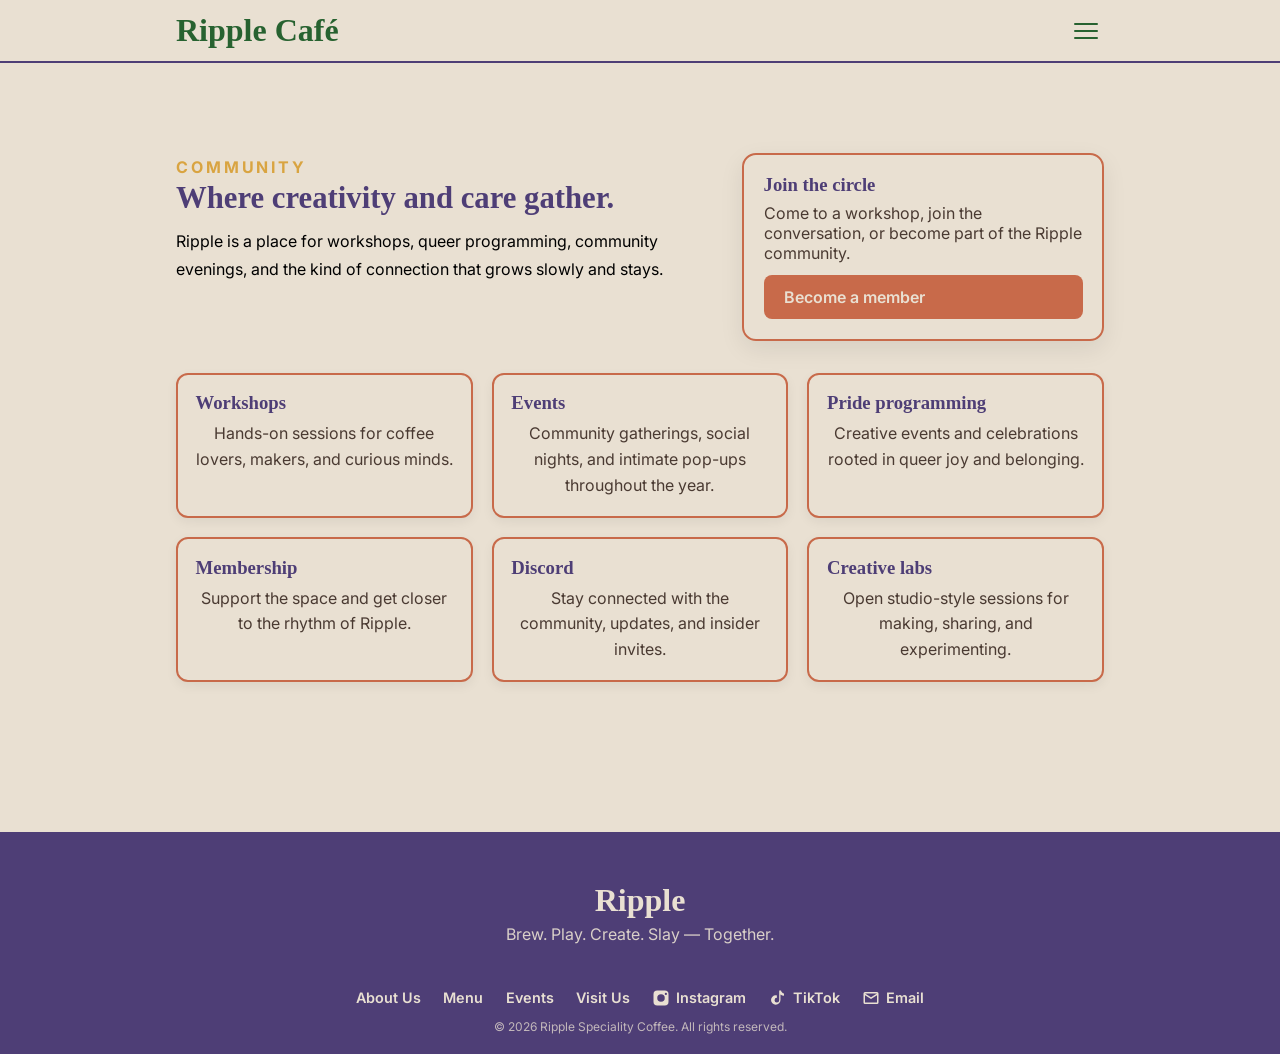
==== community.html @ 3c2c344a "sc" ====
<!DOCTYPE html>
<html lang="en">
<head>
  <meta charset="UTF-8">
  <meta name="viewport" content="width=device-width, initial-scale=1.0">
  <title>Ripple Café – Community</title>
  <link rel="stylesheet" href="styles.css">
  <link href="https://fonts.googleapis.com/css2?family=Inter:wght@300;400;500;600;700&family=Recoleta:wght@400;600;700&display=swap" rel="stylesheet">
</head>
<body>

<div id="navbar-container"></div>

      <section id="community" class="section community-section ripple-bg">
      <div class="container">
        <div class="section-hero">
          <div class="section-hero-copy">
            <p class="eyebrow">Community</p>
            <h2>Where creativity and care gather.</h2>
            <p>Ripple is a place for workshops, queer programming, community evenings, and the kind of connection that grows slowly and stays.</p>
          </div>

          <div class="section-hero-panel">
            <h3>Join the circle</h3>
            <p>Come to a workshop, join the conversation, or become part of the Ripple community.</p>
            <a href="#membership" class="cta-btn">Become a member</a>
          </div>
        </div>

        <div class="info-grid">
          <div class="info-card">
            <h3>Workshops</h3>
            <p>Hands-on sessions for coffee lovers, makers, and curious minds.</p>
          </div>

          <div class="info-card">
            <h3>Events</h3>
            <p>Community gatherings, social nights, and intimate pop-ups throughout the year.</p>
          </div>

          <div class="info-card">
            <h3>Pride programming</h3>
            <p>Creative events and celebrations rooted in queer joy and belonging.</p>
          </div>

          <div class="info-card">
            <h3>Membership</h3>
            <p>Support the space and get closer to the rhythm of Ripple.</p>
          </div>

          <div class="info-card">
            <h3>Discord</h3>
            <p>Stay connected with the community, updates, and insider invites.</p>
          </div>

          <div class="info-card">
            <h3>Creative labs</h3>
            <p>Open studio-style sessions for making, sharing, and experimenting.</p>
          </div>
        </div>
      </div>
    </section>

    <!-- Footer -->
    <footer class="footer">
<div class="footer-inner">

  <div class="footer-brand">
    <h3>Ripple</h3>
    <p>Brew. Play. Create. Slay — Together.</p>
  </div>

  <div class="footer-links-row">
    <a href="story.html">About Us</a>
    <a href="menu.html">Menu</a>
    <a href="community.html">Events</a>
    <a href="visit.html">Visit Us</a>
    <a href="https://instagram.com" target="_blank">
      <svg class="icon" viewBox="0 0 24 24">
        <path d="M7 2h10a5 5 0 0 1 5 5v10a5 5 0 0 1-5 5H7a5 5 0 0 1-5-5V7a5 5 0 0 1 5-5zm5 5a5 5 0 1 0 0 10 5 5 0 0 0 0-10zm6.5-2a1.5 1.5 0 1 0 0 3 1.5 1.5 0 0 0 0-3z"/>
      </svg>
      Instagram
    </a>
    <a href="https://tiktok.com" target="_blank">
      <svg class="icon" viewBox="0 0 24 24">
        <path d="M16 2c.6 2.2 2.1 3.8 4 4v3c-1.7-.1-3.3-.7-4.7-1.7v7.4a6.3 6.3 0 1 1-6.3-6.3c.5 0 1 .1 1.5.2v3.2a3.1 3.1 0 1 0 3.1 3.1V2h2.4z"/>
      </svg>
      TikTok
    </a>
    <a id="smartEmailLink" href="mailto:admin@mortice.uk">
      <svg class="icon" viewBox="0 0 24 24">
        <path d="M2 6a2 2 0 0 1 2-2h16a2 2 0 0 1 2 2v12a2 2 0 0 1-2 2H4a2 2 0 0 1-2-2V6zm2 0l8 5 8-5H4zm16 2.2l-8 5-8-5V18h16V8.2z"/>
      </svg>
      Email
    </a>
  </div>

</div>

    <div class="footer-bottom">
      <p>&copy; 2026 Ripple Speciality Coffee. All rights reserved.</p>
    </div>
  </footer>

  <script>
  const emailLink = document.getElementById('smartEmailLink');
  const email = "admin@mortice.uk";

  // Detect browser + platform
  const ua = navigator.userAgent.toLowerCase();
  const isChrome = ua.includes("chrome") && !ua.includes("edg");
  const isSafari = ua.includes("safari") && !ua.includes("chrome");
  const isFirefox = ua.includes("firefox");
  const isIOS = /iphone|ipad|ipod/.test(ua);
  const isAndroid = ua.includes("android");

  // Detect common webmail usage
  const isGmailUser = localStorage.getItem("gmailUser") === "true";
  const isOutlookUser = localStorage.getItem("outlookUser") === "true";
  const isYahooUser = localStorage.getItem("yahooUser") === "true";
  const isProtonUser = localStorage.getItem("protonUser") === "true";

  // If user visits Gmail, Outlook, Yahoo, ProtonMail, remember it
  const host = window.location.host;
  if (host.includes("mail.google.com")) localStorage.setItem("gmailUser", "true");
  if (host.includes("outlook.com")) localStorage.setItem("outlookUser", "true");
  if (host.includes("mail.yahoo.com")) localStorage.setItem("yahooUser", "true");
  if (host.includes("proton.me")) localStorage.setItem("protonUser", "true");

  // Routing logic
  function setSmartEmailLink() {
    // Gmail users
    if (isGmailUser || (isChrome && navigator.registerProtocolHandler)) {
      emailLink.href = `https://mail.google.com/mail/?view=cm&fs=1&to=${email}`;
      emailLink.target = "_blank";
      return;
    }

    // Outlook.com users
    if (isOutlookUser) {
      emailLink.href = `https://outlook.com/?path=/mail/action/compose&to=${email}`;
      emailLink.target = "_blank";
      return;
    }

    // Yahoo Mail users
    if (isYahooUser) {
      emailLink.href = `https://compose.mail.yahoo.com/?to=${email}`;
      emailLink.target = "_blank";
      return;
    }

    // ProtonMail users
    if (isProtonUser) {
      emailLink.href = `https://mail.proton.me/u/0/composer?to=${email}`;
      emailLink.target = "_blank";
      return;
    }

    // iOS users → Apple Mail
    if (isIOS) {
      emailLink.href = `mailto:${email}`;
      return;
    }

    // Android users → Gmail app or mail app
    if (isAndroid) {
      emailLink.href = `mailto:${email}`;
      return;
    }

    // Desktop Safari → Apple Mail
    if (isSafari) {
      emailLink.href = `mailto:${email}`;
      return;
    }

    // Firefox → mail app
    if (isFirefox) {
      emailLink.href = `mailto:${email}`;
      return;
    }

    // Default fallback
    emailLink.href = `mailto:${email}`;
  }

  setSmartEmailLink();
</script>

<script src="load-navbar.js"></script>

</body>
</html>
---- styles.css ----
﻿/* ===== RESET ===== */
* {
  margin: 0;
  padding: 0;
  box-sizing: border-box;
}

/* ===== BASE ===== */
body {
  font-family: "Inter", sans-serif;
  background: #E9E0D2;
}

h1, h2, h3 {
  font-family: "Recoleta", serif;
}

.container {
  max-width: 960px;
  margin: 0 auto;
  padding: 0 16px;
}

/* ===== NAV BAR STRUCTURE ===== */

.navbar {
  position: sticky;
  top: 0;
  width: 100%;
  background: #E9E0D2;
  padding: 12px 0;
  border-bottom: 2px solid #4e3e76;
  z-index: 9999;
}

.nav-inner {
  width: 100%;
  max-width: 960px;
  margin: 0 auto;
  padding: 0 16px;
  display: flex;
  justify-content: space-between;
  align-items: center;
  position: relative;
}

.logo {
  font-family: "Recoleta", serif;
  font-size: 2rem;
  font-weight: 700;
  color: #276230;
  text-decoration: none;
}

.logo:hover {
  color: #D9A441;
  text-shadow: 0 0 8px rgba(217,164,65,0.7);
}

/* ===== Unified Hamburger ===== */

.nav-toggle {
  display: flex;
  flex-direction: column;
  gap: 5px;
  background: none;
  border: none;
  cursor: pointer;
  z-index: 10000;
  padding: 6px;
}

.nav-toggle span {
  width: 24px;
  height: 2px;
  background: #276230;
  border-radius: 2px;
  transition: all 0.45s cubic-bezier(0.23, 1, 0.32, 1);
  transform-origin: center;
}

/* Glow */
.nav-toggle:hover span {
  background: #D9A441;
  box-shadow: 0 0 6px rgba(217, 164, 65, 0.6);
}

/* Wiggle */
.nav-toggle:hover span:nth-child(2) {
  transform: translateX(3px);
}

/* Bounce */
.nav-toggle:active span {
  transform: scale(1.1);
}

/* Ripple Pulse */
.nav-toggle.open {
  animation: ripplePulse 0.45s ease-out;
}

@keyframes ripplePulse {
  0% { transform: scale(1); }
  50% { transform: scale(1.15); }
  100% { transform: scale(1); }
}

/* Morph into X */
.nav-toggle.open span:nth-child(1) {
  transform: translateY(7px) rotate(45deg);
  background: #C86A4A;
}

.nav-toggle.open span:nth-child(2) {
  opacity: 0;
  transform: scaleX(0);
}

.nav-toggle.open span:nth-child(3) {
  transform: translateY(-7px) rotate(-45deg);
  background: #C86A4A;
}

/* ===== Dropdown / Mobile Menu ===== */

.nav-menu {
  display: flex;
  flex-direction: column;
  gap: 0.8rem;
  background: #E9E0D2;
  border: 1px solid rgba(78, 62, 118, 0.16);
  border-radius: 12px;
  padding: 1rem 1.2rem;
  position: absolute;
  right: 16px;
  top: calc(100% + 0.5rem);
  box-shadow: 0 6px 18px rgba(0,0,0,0.08);

  /* Slide + Fade + Pop */
  max-height: 0;
  overflow: hidden;
  opacity: 0;
  transform: translateY(-8px) scale(0.98);
  transition:
    max-height 0.45s ease,
    opacity 0.35s ease,
    transform 0.45s cubic-bezier(0.23, 1, 0.32, 1);
}

.nav-menu.open {
  max-height: 500px;
  opacity: 1;
  transform: translateY(0) scale(1);
}

/* Link styling */
.nav-menu a {
  color: #276230; /* Leaf green */
  text-decoration: none;
  font-weight: 500;
  padding: 0.3rem 0;
  transition: color 0.3s ease, transform 0.25s ease;
}

/* Gold hover + wave ripple */
.nav-menu a:hover {
  color: #D9A441; /* Toasted gold */
  animation: waveRipple 0.45s ease-out;
}

/* Wave ripple animation */
@keyframes waveRipple {
  0% {
    transform: translateX(0);
    text-shadow: 0 0 0 rgba(217, 164, 65, 0);
  }
  50% {
    transform: translateX(4px);
    text-shadow: 0 0 6px rgba(217, 164, 65, 0.5);
  }
  100% {
    transform: translateX(0);
    text-shadow: 0 0 0 rgba(217, 164, 65, 0);
  }
}

/* ===== HERO ===== */
.hero {
  background: linear-gradient(135deg, #4e3e76, #C86A4A); /* Plum â†’ Terracotta */
  color: #E9E0D2;
  padding: 88px 0 96px;
  position: relative;
}

.hero-inner {
  display: grid;
  grid-template-columns: 1.05fr 0.95fr;
  gap: 2rem;
  align-items: start;
}

.hero-copy {
  text-align: left;
  max-width: 520px;
}

.hero-copy h1 {
  font-size: clamp(2rem, 3.5vw, 2.8rem);
  line-height: 1.1;
  margin-bottom: 0.75rem;
}

.hero-copy > p:last-of-type {
  font-size: 1rem;
  line-height: 1.7;
  color: #E9E0D2;
  max-width: 460px;
}

.eyebrow {
  display: inline-block;
  margin-bottom: 0.75rem;
  text-transform: uppercase;
  letter-spacing: 0.18em;
  font-size: 0.8rem;
  font-weight: 700;
  color: #D9A441;
}

.hero-actions {
  display: flex;
  flex-wrap: wrap;
  gap: 0.9rem;
  margin-top: 1.3rem;
}

.text-link {
  color: #E9E0D2;
  text-decoration: underline;
  text-underline-offset: 0.2em;
  font-weight: 600;
  align-self: center;
}

.hero-panels {
  display: grid;
  gap: 0.8rem;
}

.hero-panel {
  background: rgba(255, 249, 242, 0.14);
  border: 1px solid rgba(233, 224, 210, 0.28);
  border-radius: 12px;
  padding: 1rem 1.05rem;
}

.hero-panel h3 {
  margin-bottom: 0.3rem;
  color: #E9E0D2;
  font-size: 1rem;
}

.hero-panel p {
  margin: 0;
  text-align: left;
  color: #E9E0D2;
  line-height: 1.55;
  font-size: 0.95rem;
}

.hero-cta {
  background: rgba(255, 249, 242, 0.18);
  border: 1px solid rgba(233, 224, 210, 0.3);
  border-radius: 12px;
  padding: 1rem 1.05rem;
  display: flex;
  justify-content: space-between;
  align-items: center;
  gap: 1rem;
}

.hero-cta p {
  margin: 0;
  color: #E9E0D2;
  font-weight: 600;
}

/* Ripple curve */
.hero::after {
  content: "";
  position: absolute;
  bottom: -40px;
  left: 0;
  width: 100%;
  height: 80px;
  background: #E9E0D2;
  clip-path: ellipse(70% 40% at 50% 0%);
}

.hero h1 {
  font-family: "Recoleta", serif;
  font-size: 2.8rem;
  margin-bottom: 0.5rem;
}

.hero p {
  font-size: 1.2rem;
}

/* ===== SECTIONS ===== */
.section {
  padding: 60px 0;
}

.story-section {
  background: #E9E0D2; /* Soft Cream */
  padding: 80px 0;
}

.story-section p {
  margin-bottom: 1.2rem;
  font-size: 1.05rem;
  color: #4A3A32; /* Deep Espresso */
}

.about-block {
  max-width: 720px;
  margin: 1.4rem auto 0;
}

.about-intro {
  font-size: 1.2rem;
  font-weight: 600;
  margin-bottom: 1rem;
  color: #4e3e76;
}

.about-values {
  margin: 1.4rem 0;
  background: rgba(255, 249, 242, 0.7);
  border: 1px solid rgba(78, 62, 118, 0.2);
  border-radius: 12px;
  padding: 1rem 1.2rem;
  text-align: center;
}

.about-values h3 {
  font-family: "Recoleta", serif;
  color: #4e3e76;
  margin-bottom: 0.7rem;
}

.about-values ul {
  list-style: none;
  display: flex;
  flex-wrap: wrap;
  justify-content: center;
  gap: 0.6rem 1rem;
  padding: 0;
  margin: 0;
}

.about-values li {
  color: #4A3A32;
  font-weight: 600;
}

.about-ethos {
  font-style: italic;
  font-weight: 700;
  color: #C86A4A;
  margin-top: 1rem;
  text-align: center;
  font-size: 1.02rem;
}

.section h2 {
  font-family: "Recoleta", serif;
  font-size: 2rem;
  text-align: center;
  margin-bottom: 1rem;
  color: #4e3e76; /* Plum accent */
}

.section p {
  max-width: 640px;
  margin: 0 auto;
  text-align: center;
}

/* ===== BUTTONS ===== */
button,
.cta-btn {
  background: #C86A4A; /* Terracotta */
  color: #E9E0D2;
  padding: 12px 20px;
  border-radius: 8px;
  border: none;
  font-weight: 600;
  text-decoration: none;
  display: inline-block;
  transition: all 0.3s ease;
}

button:hover,
.cta-btn:hover {
  border: 2px solid #D9A441; /* Gold hover */
  transform: translateY(-3px);
}

/* ===== MOBILE ===== */
@media (max-width: 768px) {
  .menu-toggle {
    display: flex;
  }

  .nav-links {
    display: none;
    position: absolute;
    right: 16px;
    top: 56px;
    background: #E9E0D2;
    flex-direction: column;
    align-items: flex-start;
    gap: 0.8rem;
    padding: 12px;
    border-radius: 8px;
    border: 2px solid #4e3e76;
  }

  .nav-links.active {
    display: flex;
  }

  .nav-dropdown {
    width: 100%;
  }

  .nav-dropdown-menu {
    position: static;
    display: none;
    margin-top: 0.4rem;
    background: rgba(255, 249, 242, 0.8);
    border: 1px solid rgba(78, 62, 118, 0.14);
    box-shadow: none;
  }

  .nav-dropdown.open .nav-dropdown-menu {
    display: flex;
  }

  .hero-inner {
    grid-template-columns: 1fr;
  }

  .hero-copy {
    text-align: center;
    margin: 0 auto;
  }

  .hero-copy > p:last-of-type {
    margin-left: auto;
    margin-right: auto;
  }

  .hero-actions {
    justify-content: center;
  }

  .hero-panel p {
    text-align: left;
  }

  .hero-cta {
    flex-direction: column;
    align-items: flex-start;
  }

  .section-hero,
  .section-hero-alt {
    grid-template-columns: 1fr;
  }

  .section-hero-copy h2 {
    text-align: center;
  }

  .section-hero-copy p {
    text-align: center;
    margin-left: auto;
    margin-right: auto;
  }

  .visit-details {
    grid-template-columns: 1fr;
  }
}

.menu-section {
  background: #E9E0D2; /* Soft Cream */
  padding: 80px 0;
}

.menu-grid {
  display: grid;
  grid-template-columns: repeat(auto-fit, minmax(240px, 1fr));
  gap: 2rem;
  margin-top: 2rem;
  justify-items: center;
}

.menu-grid .menu-item:last-child,
.menu-grid .menu-item:nth-last-child(2) {
  width: min(100%, 320px);
}

.menu-item {
  background: #E9E0D2;
  border: 2px solid #C86A4A; /* Terracotta */
  border-radius: 12px;
  padding: 1.5rem;
  text-align: center;
  transition: transform 0.3s ease, border-color 0.3s ease;
}

.menu-item:hover {
  transform: translateY(-6px);
  border-color: #D9A441; /* Toasted Gold hover */
}

.menu-item h3 {
  font-family: "Recoleta", serif;
  color: #4A3A32;
  margin-bottom: 0.5rem;
}

.menu-item p {
  color: #4A3A32;
  margin-bottom: 0;
  line-height: 1.6;
}

.community-section,
.membership-section,
.visit-section {
  background: #E9E0D2;
  padding: 90px 0;
}

.section-hero {
  display: grid;
  grid-template-columns: 1.2fr 0.8fr;
  gap: 1.5rem;
  align-items: stretch;
  margin-bottom: 2rem;
}

.section-hero-copy {
  background: transparent;
  border-radius: 0;
  padding: 0 0 0.4rem;
  border: none;
}

.section-hero-copy h2 {
  text-align: left;
  margin-bottom: 0.7rem;
  font-size: clamp(1.7rem, 2.4vw, 2.3rem);
}

.section-hero-copy p {
  text-align: left;
  max-width: 620px;
  margin: 0;
  font-size: 1rem;
  line-height: 1.75;
}

.section-hero-panel {
  background: linear-gradient(135deg, #E9E0D2 0%, #E9E0D2 100%);
  border: 2px solid #C86A4A;
  border-radius: 14px;
  padding: 1.2rem;
  box-shadow: 0 8px 24px rgba(0,0,0,0.08);
  display: flex;
  flex-direction: column;
  justify-content: center;
}

.section-hero-panel h3 {
  color: #4e3e76;
  margin-bottom: 0.4rem;
}

.section-hero-panel p {
  color: #4A3A32;
  margin-bottom: 0.8rem;
  text-align: left;
}

.section-hero-alt {
  grid-template-columns: 1fr 1fr;
}

.info-grid {
  display: grid;
  grid-template-columns: repeat(auto-fit, minmax(220px, 1fr));
  gap: 1.2rem;
  margin-top: 1rem;
}

.info-card {
  background: #E9E0D2;
  border: 2px solid #C86A4A;
  border-radius: 12px;
  padding: 1.1rem;
  box-shadow: 0 4px 12px rgba(0,0,0,0.06);
  transition: transform 0.3s ease, border-color 0.3s ease;
  position: relative;
  overflow: hidden;
}

.info-card:hover {
  transform: translateY(-6px);
  border-color: #D9A441;
}

.info-card h3 {
  font-family: "Recoleta", serif;
  color: #4e3e76;
  margin-bottom: 0.45rem;
}

.info-card p {
  color: #4A3A32;
  line-height: 1.6;
  margin: 0;
}

.tier-grid {
  display: grid;
  grid-template-columns: repeat(auto-fit, minmax(220px, 1fr));
  gap: 1.2rem;
  margin-top: 1rem;
}

.tier-card {
  background: linear-gradient(135deg, #E9E0D2 0%, #E9E0D2 100%);
  border: 2px solid #C86A4A;
  border-radius: 12px;
  padding: 1.2rem;
  box-shadow: 0 4px 12px rgba(0,0,0,0.06);
  transition: transform 0.3s ease, border-color 0.3s ease;
}

.tier-card:hover {
  transform: translateY(-6px);
  border-color: #D9A441;
}

.tier-card h3 {
  font-family: "Recoleta", serif;
  color: #4e3e76;
  margin-bottom: 0.45rem;
}

.tier-card p {
  color: #4A3A32;
  line-height: 1.6;
  margin: 0;
}

.membership-faq {
  max-width: 720px;
  margin: 1.8rem auto 0;
  text-align: center;
}

.membership-faq h3 {
  font-family: "Recoleta", serif;
  color: #4e3e76;
  margin-bottom: 0.5rem;
}

.membership-faq p {
  color: #4A3A32;
  line-height: 1.7;
}

.visit-details {
  display: grid;
  grid-template-columns: 1.1fr 0.9fr;
  gap: 1.5rem;
  margin-top: 1rem;
  align-items: stretch;
}

.visit-info {
  background: linear-gradient(135deg, #E9E0D2 0%, #E9E0D2 100%);
  border: 2px solid #C86A4A;
  border-radius: 12px;
  padding: 1.2rem;
  box-shadow: 0 4px 12px rgba(0,0,0,0.06);
  transition: transform 0.3s ease, border-color 0.3s ease;
}

.visit-info:hover {
  transform: translateY(-6px);
  border-color: #D9A441;
}

.visit-info h3 {
  font-family: "Recoleta", serif;
  color: #4e3e76;
  margin-bottom: 0.6rem;
  text-align: center;
}

.visit-info p {
  color: #4A3A32;
  line-height: 1.7;
  margin-bottom: 0.9rem;
}

.visit-info a {
  color: #C86A4A;
  text-decoration: none;
  font-weight: 600;
}

.visit-map iframe {
  width: 100%;
  min-height: 320px;
  border-radius: 12px;
  border: 0;
  box-shadow: 0 8px 24px rgba(0,0,0,0.12);
}

.gallery-section {
  background: #E9E0D2; /* Soft Cream */
  padding: 80px 0;
}

.gallery-grid {
  display: grid;
  grid-template-columns: repeat(auto-fit, minmax(240px, 1fr));
  gap: 2rem;
  margin-top: 2rem;
}

.gallery-item {
  border-radius: 12px;
  overflow: hidden;
  background: #4e3e76; /* Plum */
  box-shadow: 0 6px 18px rgba(0,0,0,0.15);
  transition: transform 0.3s ease;
}

.gallery-item:hover {
  transform: translateY(-6px);
}

.gallery-item img {
  width: 100%;
  height: 220px;
  object-fit: cover;
  display: block;
}

.gallery-item p {
  color: #E9E0D2; /* Soft Cream */
  text-align: center;
  padding: 0.75rem;
  font-weight: 600;
  font-size: 1rem;
}

.events-section {
  background: #E9E0D2; /* Soft Cream */
  padding: 80px 0;
}

.events-grid {
  display: grid;
  grid-template-columns: repeat(auto-fit, minmax(240px, 1fr));
  gap: 2rem;
  margin-top: 2rem;
}

.event-card {
  background: #E9E0D2;
  border-left: 6px solid #4e3e76; /* Plum accent */
  padding: 1.5rem;
  border-radius: 12px;
  box-shadow: 0 6px 18px rgba(0,0,0,0.12);
  transition: transform 0.3s ease, border-color 0.3s ease;
}

.event-card:hover {
  transform: translateY(-6px);
  border-color: #D9A441; /* Gold hover */
}

.event-card h3 {
  font-family: "Recoleta", serif;
  color: #4A3A32;
  margin-bottom: 0.5rem;
}

.event-card p {
  color: #4A3A32;
  line-height: 1.6;
}

.events-cta {
  text-align: center;
  margin-top: 2.5rem;
}

.faq-section {
  background: #E9E0D2; /* Soft Cream */
  padding: 80px 0;
}

.faq-container {
  max-width: 700px;
  margin: 2rem auto;
}

.faq-item {
  border: 2px solid #4e3e76; /* Plum */
  border-radius: 10px;
  margin-bottom: 1rem;
  overflow: hidden;
  background: #E9E0D2;
}

.faq-question {
  width: 100%;
  background: none;
  border: none;
  padding: 1.2rem;
  font-size: 1.1rem;
  font-weight: 600;
  color: #4A3A32; /* Espresso */
  display: flex;
  justify-content: space-between;
  align-items: center;
  cursor: pointer;
  transition: color 0.3s ease;
}

.faq-question:hover {
  color: #D9A441; /* Gold hover */
}

.faq-icon {
  font-size: 1.4rem;
  font-weight: 700;
}

.faq-answer {
  max-height: 0;
  overflow: hidden;
  background: #E9E0D2;
  transition: max-height 0.3s ease;
  padding: 0 1.2rem;
}

.faq-answer p {
  padding: 1rem 0;
  color: #4A3A32;
}

.faq-item.active .faq-answer {
  max-height: 200px;
}

.faq-item.active .faq-icon {
  transform: rotate(45deg);
}

.location-section {
  background: #E9E0D2; /* Soft Cream */
  padding: 80px 0;
}

.location-grid {
  display: grid;
  grid-template-columns: 1fr 1fr;
  gap: 2.5rem;
  margin-top: 2rem;
}

.location-info {
  background: #E9E0D2;
  border-left: 6px solid #4e3e76; /* Plum */
  padding: 1.5rem;
  border-radius: 12px;
  box-shadow: 0 6px 18px rgba(0,0,0,0.12);
}

.location-info h3 {
  font-family: "Recoleta", serif;
  color: #4A3A32;
  margin-bottom: 0.75rem;
}

.location-info p {
  color: #4A3A32;
  margin-bottom: 1rem;
  line-height: 1.6;
}

.location-info a {
  color: #C86A4A; /* Terracotta */
  text-decoration: none;
  font-weight: 600;
  transition: color 0.3s ease;
}

.location-info a:hover {
  color: #D9A441; /* Gold hover */
}

.location-map iframe {
  border-radius: 12px;
  box-shadow: 0 6px 18px rgba(0,0,0,0.12);
}

@media (max-width: 768px) {
  .location-grid {
    grid-template-columns: 1fr;
  }
}

/* ===========================
   MEMBERSHIP CTA
   =========================== */

.membership-cta {
  width: 100%;
  background: #E9E0D2; /* Soft Cream */
  padding: 1px 0;
  text-align: center;
  margin-top: 20px;
}

.membership-cta h2 {
  font-family: "Recoleta", serif;
  font-size: 2rem;
  color: #276230; /* Dark Green */
  margin-bottom: 1rem;
}

.membership-cta p {
  font-size: 1.1rem;
  color: #4e3e76; 
  max-width: 650px;
  margin: 0 auto 1.5rem;
  line-height: 1.1;
}

.membership-cta .cta-btn {
  display: inline-block;
  background: #C86A4A; /* Terracotta */
  color: #E9E0D2;
  padding: 14px 32px;
  border-radius: 10px;
  font-weight: 600;
  text-decoration: none;
  letter-spacing: 0.3px;
  transition: background 0.3s ease, transform 0.3s ease, box-shadow 0.3s ease;
}

.membership-cta .cta-btn:hover {
  background: #D9A441; /* Gold */
  transform: translateY(-3px);
  box-shadow: 0 6px 18px rgba(0,0,0,0.12);
}

/* ===========================
   FOOTER BASE
   =========================== */

.footer {
  background: #4e3e76; /* Plum */
  color: #E9E0D2;      /* Soft Cream */
  padding: 50px 0 20px;
  margin-top: 60px;
  text-align: center;
}

.footer-inner {
  display: flex;
  flex-direction: column;
  align-items: center;
  gap: 2rem;
}

.footer-inner > div {
  margin-bottom: 0.8rem;
}

/* ===========================
   BRAND
   =========================== */

.footer-brand h3 {
  font-family: "Recoleta", serif;
  font-size: 2rem;
  margin-bottom: 0.3rem;
  text-align: center;
}

.footer-brand p {
  font-size: 1rem;
  opacity: 0.9;
}

/* ===========================
   LINKS ROW
   =========================== */

.footer-links-row {
  display: flex;
  flex-wrap: wrap;
  justify-content: center;
  gap: 1.4rem;
}

.footer-links-row a {
  color: #E9E0D2;
  text-decoration: none;
  font-size: 0.9rem;
  font-weight: 600;
  display: flex;
  align-items: center;
  gap: 6px;
  transition: all 0.3s ease;
}

/* ===========================
   ICONS
   =========================== */

.icon {
  width: 18px;
  height: 18px;
  fill: #E9E0D2;
  transition: transform 0.4s ease, filter 0.4s ease;
}

/* ===========================
   HOVER EFFECTS
   =========================== */

.footer-links-row a:hover {
  color: #D9A441; /* Gold */
  text-shadow: 0 0 8px rgba(217,164,65,0.7);
  transform: translateY(-2px);
  position: relative;
}

.footer-links-row a:hover .icon {
  transform: translateY(-2px) scale(1.15);
  filter: drop-shadow(0 0 6px rgba(217,164,65,0.8));
}

.footer-links-row a:hover::after {
  content: "";
  position: absolute;
  left: 0;
  bottom: -4px;
  width: 100%;
  height: 3px;
  background: radial-gradient(circle, rgba(217,164,65,0.6) 0%, transparent 70%);
  animation: rippleWave 0.6s ease-out;
}

@keyframes rippleWave {
  0% { transform: scaleX(0.2); opacity: 0.8; }
  100% { transform: scaleX(1); opacity: 0; }
}

/* ===========================
   BOTTOM TEXT
   =========================== */

.footer-bottom p {
  font-size: 0.75rem;
  opacity: 0.75;
  text-align: center;
}

/* ===========================
   MOBILE
   =========================== */

@media (max-width: 768px) {
  .footer-inner {
    flex-direction: column;
    text-align: center;
    gap: 2rem;
  }

  .footer-links-row {
    flex-wrap: wrap;
    gap: 1rem 1.4rem;
  }

  @media (max-width: 768px) {
  .footer {
    padding: 40px 0 20px;
  }
}
}
/* ===========================
   CONTACT PAGE
   =========================== */
.contact-section {
  background: #E9E0D2;
  padding: 80px 0;
}

.contact-form {
  max-width: 600px;
  margin: 2rem auto;
  background: #E9E0D2;
  padding: 2rem;
  border-radius: 12px;
  border: 2px solid #C86A4A;
  box-shadow: 0 6px 18px rgba(0,0,0,0.12);
  transition: transform 0.3s ease, border-color 0.3s ease;
}

.contact-form:hover {
  transform: translateY(-6px);
  border-color: #D9A441;
}

.form-group {
  margin-bottom: 1.2rem;
}

.form-group label {
  font-weight: 600;
  color: #4A3A32;
}

.form-group input,
.form-group textarea {
  width: 100%;
  padding: 0.8rem;
  border: 2px solid #4e3e76; /* Plum */
  border-radius: 8px;
  background: #E9E0D2;
  color: #4A3A32;
  transition: border-color 0.3s ease;
}

.form-group input:focus,
.form-group textarea:focus {
  border-color: #D9A441; /* Gold */
}
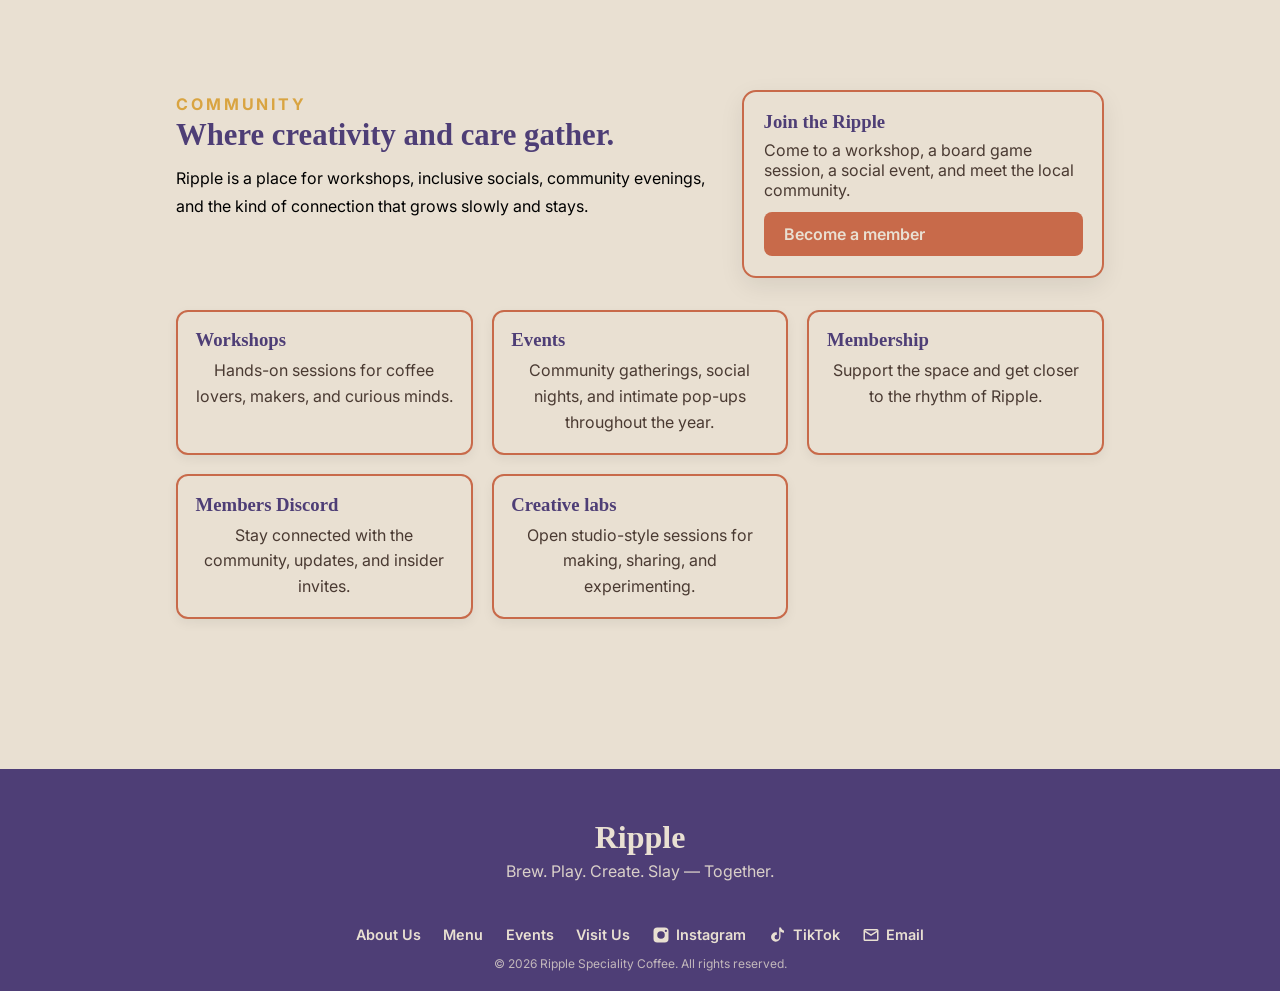
==== commit 5e186850: "navbar" ====
--- a/community.html
+++ b/community.html
@@ -17,12 +17,12 @@
           <div class="section-hero-copy">
             <p class="eyebrow">Community</p>
             <h2>Where creativity and care gather.</h2>
-            <p>Ripple is a place for workshops, queer programming, community evenings, and the kind of connection that grows slowly and stays.</p>
+            <p>Ripple is a place for workshops, inclusive socials, community evenings, and the kind of connection that grows slowly and stays.</p>
           </div>
 
           <div class="section-hero-panel">
-            <h3>Join the circle</h3>
-            <p>Come to a workshop, join the conversation, or become part of the Ripple community.</p>
+            <h3>Join the Ripple</h3>
+            <p>Come to a workshop, a board game session, a social event, and meet the local community.</p>
             <a href="#membership" class="cta-btn">Become a member</a>
           </div>
         </div>
@@ -39,17 +39,12 @@
           </div>
 
           <div class="info-card">
-            <h3>Pride programming</h3>
-            <p>Creative events and celebrations rooted in queer joy and belonging.</p>
-          </div>
-
-          <div class="info-card">
             <h3>Membership</h3>
             <p>Support the space and get closer to the rhythm of Ripple.</p>
           </div>
 
           <div class="info-card">
-            <h3>Discord</h3>
+            <h3>Members Discord</h3>
             <p>Stay connected with the community, updates, and insider invites.</p>
           </div>
 
@@ -71,9 +66,9 @@
   </div>
 
   <div class="footer-links-row">
-    <a href="story.html">About Us</a>
+    <a href="index.html#story">About Us</a>
     <a href="menu.html">Menu</a>
-    <a href="community.html">Events</a>
+    <a href="index.html#events">Events</a>
     <a href="visit.html">Visit Us</a>
     <a href="https://instagram.com" target="_blank">
       <svg class="icon" viewBox="0 0 24 24">
--- a/styles.css
+++ b/styles.css
@@ -24,13 +24,29 @@
 /* ===== NAV BAR STRUCTURE ===== */
 
 .navbar {
-  position: sticky;
+  position: fixed;
   top: 0;
+  left: 0;
   width: 100%;
-  background: #E9E0D2;
   padding: 12px 0;
+  backdrop-filter: blur(10px);
+  background: #E9E0D2;
   border-bottom: 2px solid #4e3e76;
-  z-index: 9999;
+  z-index: 999;
+  opacity: 0;
+  transform: translateY(-10px);
+  transition: opacity 0.4s ease, transform 0.4s ease, background 0.3s ease;
+}
+
+/* Fade-in on load */
+.navbar.visible {
+  opacity: 1;
+  transform: translateY(0);
+}
+
+/* More translucent when scrolling */
+.navbar.scrolled {
+  background: #74b77e;
 }
 
 .nav-inner {
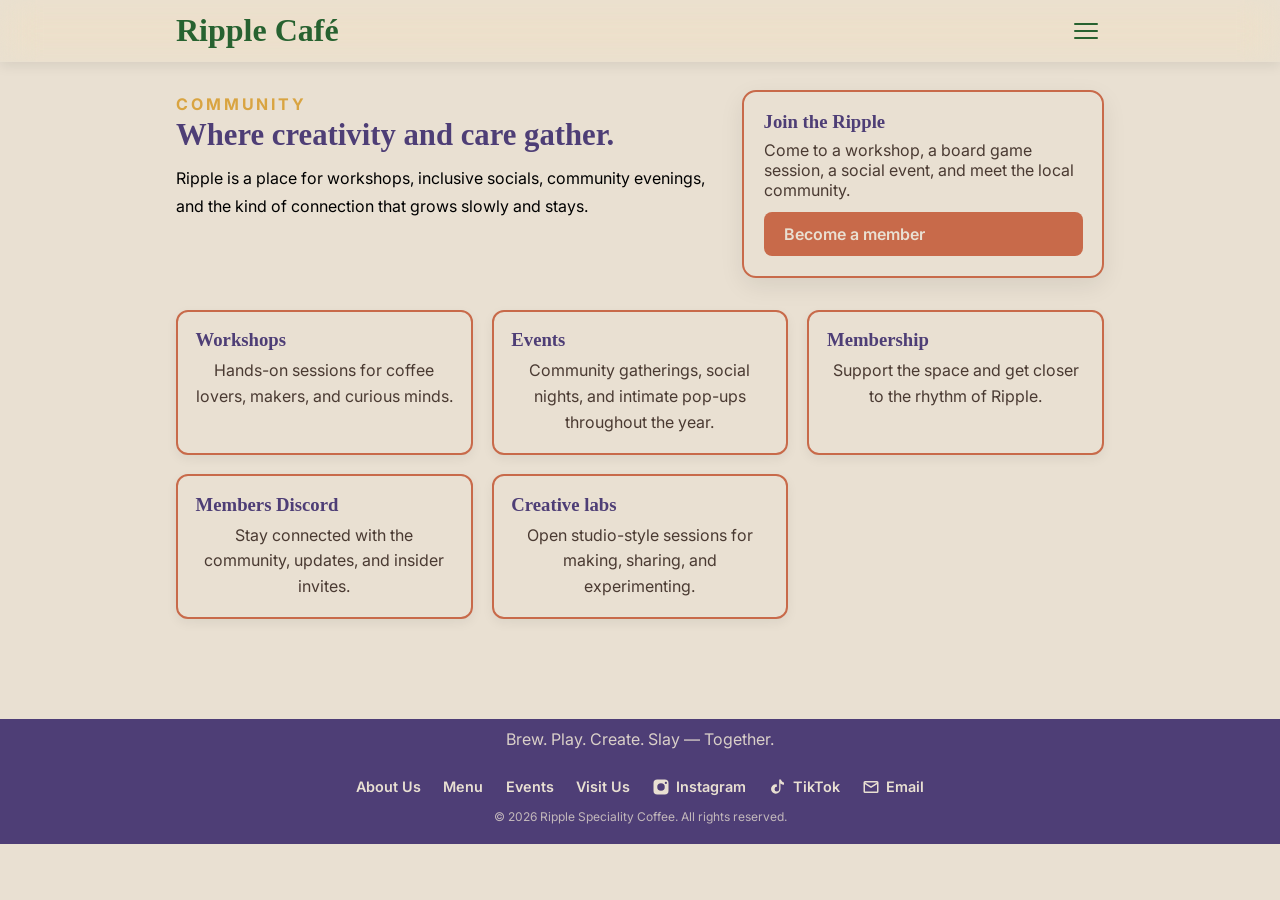
==== commit 4766ebb9: "m" ====
--- a/community.html
+++ b/community.html
@@ -56,131 +56,19 @@
       </div>
     </section>
 
-    <!-- Footer -->
-    <footer class="footer">
-<div class="footer-inner">
+<div id="footer-placeholder"></div>
 
-  <div class="footer-brand">
-    <h3>Ripple</h3>
-    <p>Brew. Play. Create. Slay — Together.</p>
-  </div>
+<script>
+  fetch("footer.html")
+    .then(response => response.text())
+    .then(data => {
+      document.getElementById("footer-placeholder").innerHTML = data;
 
-  <div class="footer-links-row">
-    <a href="index.html#story">About Us</a>
-    <a href="menu.html">Menu</a>
-    <a href="index.html#events">Events</a>
-    <a href="visit.html">Visit Us</a>
-    <a href="https://instagram.com" target="_blank">
-      <svg class="icon" viewBox="0 0 24 24">
-        <path d="M7 2h10a5 5 0 0 1 5 5v10a5 5 0 0 1-5 5H7a5 5 0 0 1-5-5V7a5 5 0 0 1 5-5zm5 5a5 5 0 1 0 0 10 5 5 0 0 0 0-10zm6.5-2a1.5 1.5 0 1 0 0 3 1.5 1.5 0 0 0 0-3z"/>
-      </svg>
-      Instagram
-    </a>
-    <a href="https://tiktok.com" target="_blank">
-      <svg class="icon" viewBox="0 0 24 24">
-        <path d="M16 2c.6 2.2 2.1 3.8 4 4v3c-1.7-.1-3.3-.7-4.7-1.7v7.4a6.3 6.3 0 1 1-6.3-6.3c.5 0 1 .1 1.5.2v3.2a3.1 3.1 0 1 0 3.1 3.1V2h2.4z"/>
-      </svg>
-      TikTok
-    </a>
-    <a id="smartEmailLink" href="mailto:admin@mortice.uk">
-      <svg class="icon" viewBox="0 0 24 24">
-        <path d="M2 6a2 2 0 0 1 2-2h16a2 2 0 0 1 2 2v12a2 2 0 0 1-2 2H4a2 2 0 0 1-2-2V6zm2 0l8 5 8-5H4zm16 2.2l-8 5-8-5V18h16V8.2z"/>
-      </svg>
-      Email
-    </a>
-  </div>
-
-</div>
-
-    <div class="footer-bottom">
-      <p>&copy; 2026 Ripple Speciality Coffee. All rights reserved.</p>
-    </div>
-  </footer>
-
-  <script>
-  const emailLink = document.getElementById('smartEmailLink');
-  const email = "admin@mortice.uk";
-
-  // Detect browser + platform
-  const ua = navigator.userAgent.toLowerCase();
-  const isChrome = ua.includes("chrome") && !ua.includes("edg");
-  const isSafari = ua.includes("safari") && !ua.includes("chrome");
-  const isFirefox = ua.includes("firefox");
-  const isIOS = /iphone|ipad|ipod/.test(ua);
-  const isAndroid = ua.includes("android");
-
-  // Detect common webmail usage
-  const isGmailUser = localStorage.getItem("gmailUser") === "true";
-  const isOutlookUser = localStorage.getItem("outlookUser") === "true";
-  const isYahooUser = localStorage.getItem("yahooUser") === "true";
-  const isProtonUser = localStorage.getItem("protonUser") === "true";
-
-  // If user visits Gmail, Outlook, Yahoo, ProtonMail, remember it
-  const host = window.location.host;
-  if (host.includes("mail.google.com")) localStorage.setItem("gmailUser", "true");
-  if (host.includes("outlook.com")) localStorage.setItem("outlookUser", "true");
-  if (host.includes("mail.yahoo.com")) localStorage.setItem("yahooUser", "true");
-  if (host.includes("proton.me")) localStorage.setItem("protonUser", "true");
-
-  // Routing logic
-  function setSmartEmailLink() {
-    // Gmail users
-    if (isGmailUser || (isChrome && navigator.registerProtocolHandler)) {
-      emailLink.href = `https://mail.google.com/mail/?view=cm&fs=1&to=${email}`;
-      emailLink.target = "_blank";
-      return;
-    }
-
-    // Outlook.com users
-    if (isOutlookUser) {
-      emailLink.href = `https://outlook.com/?path=/mail/action/compose&to=${email}`;
-      emailLink.target = "_blank";
-      return;
-    }
-
-    // Yahoo Mail users
-    if (isYahooUser) {
-      emailLink.href = `https://compose.mail.yahoo.com/?to=${email}`;
-      emailLink.target = "_blank";
-      return;
-    }
-
-    // ProtonMail users
-    if (isProtonUser) {
-      emailLink.href = `https://mail.proton.me/u/0/composer?to=${email}`;
-      emailLink.target = "_blank";
-      return;
-    }
-
-    // iOS users → Apple Mail
-    if (isIOS) {
-      emailLink.href = `mailto:${email}`;
-      return;
-    }
-
-    // Android users → Gmail app or mail app
-    if (isAndroid) {
-      emailLink.href = `mailto:${email}`;
-      return;
-    }
-
-    // Desktop Safari → Apple Mail
-    if (isSafari) {
-      emailLink.href = `mailto:${email}`;
-      return;
-    }
-
-    // Firefox → mail app
-    if (isFirefox) {
-      emailLink.href = `mailto:${email}`;
-      return;
-    }
-
-    // Default fallback
-    emailLink.href = `mailto:${email}`;
-  }
-
-  setSmartEmailLink();
+      // Run smart email logic AFTER footer loads
+      if (typeof setSmartEmailLink === "function") {
+        setSmartEmailLink();
+      }
+    });
 </script>
 
 <script src="load-navbar.js"></script>
--- a/styles.css
+++ b/styles.css
@@ -29,9 +29,11 @@
   left: 0;
   width: 100%;
   padding: 12px 0;
-  backdrop-filter: blur(10px);
-  background: #E9E0D2;
-  border-bottom: 2px solid #4e3e76;
+  background: rgba(233, 224, 210, 0.18); /* soft cream tint at 22% opacity */
+  backdrop-filter: blur(18px) saturate(160%);
+  -webkit-backdrop-filter: blur(18px) saturate(160%);
+  border-bottom: 1px solid rgba(233, 224, 210, 0.35); /* cream accent */
+  box-shadow: 0 4px 12px rgba(0,0,0,0.08);
   z-index: 999;
   opacity: 0;
   transform: translateY(-10px);
@@ -43,10 +45,12 @@
   opacity: 1;
   transform: translateY(0);
 }
-
 /* More translucent when scrolling */
 .navbar.scrolled {
-  background: #74b77e;
+  background: rgba(233, 224, 210, 0.12); /* lighter cream tint */
+  backdrop-filter: blur(24px) saturate(180%);
+  -webkit-backdrop-filter: blur(24px) saturate(180%);
+  border-bottom-color: rgba(233, 224, 210, 0.25);
 }
 
 .nav-inner {
@@ -518,19 +522,6 @@
   padding: 80px 0;
 }
 
-.menu-grid {
-  display: grid;
-  grid-template-columns: repeat(auto-fit, minmax(240px, 1fr));
-  gap: 2rem;
-  margin-top: 2rem;
-  justify-items: center;
-}
-
-.menu-grid .menu-item:last-child,
-.menu-grid .menu-item:nth-last-child(2) {
-  width: min(100%, 320px);
-}
-
 .menu-item {
   background: #E9E0D2;
   border: 2px solid #C86A4A; /* Terracotta */
@@ -555,6 +546,39 @@
   color: #4A3A32;
   margin-bottom: 0;
   line-height: 1.6;
+}
+
+.menu-three-card {
+  background: #E9E0D2; /* Soft Cream */
+  border: 2px solid #C86A4A; /* Terracotta */
+  border-radius: 12px;
+  padding: 2rem;
+  box-shadow: 0 6px 18px rgba(0,0,0,0.08);
+  display: grid;
+  grid-template-columns: repeat(3, 1fr);
+  gap: 2rem;
+  max-width: 960px;
+  margin: 2rem auto;
+}
+
+.menu-three-card h3 {
+  font-family: "Recoleta", serif;
+  color: #4A3A32; /* Espresso */
+  margin-bottom: 0.5rem;
+  text-align: center;
+}
+
+.menu-three-card ul {
+  list-style: none;
+  padding: 0;
+  margin: 0;
+}
+
+.menu-three-card li {
+  color: #4A3A32; /* Espresso */
+  font-size: 1rem;
+  padding: 0.35rem 0;
+  text-align: center;
 }
 
 .community-section,
@@ -1003,8 +1027,8 @@
 .footer {
   background: #4e3e76; /* Plum */
   color: #E9E0D2;      /* Soft Cream */
-  padding: 50px 0 20px;
-  margin-top: 60px;
+  padding: 10px 0 20px;
+  margin-top: 10px;
   text-align: center;
 }
 
@@ -1012,7 +1036,7 @@
   display: flex;
   flex-direction: column;
   align-items: center;
-  gap: 2rem;
+  gap: 1rem;
 }
 
 .footer-inner > div {
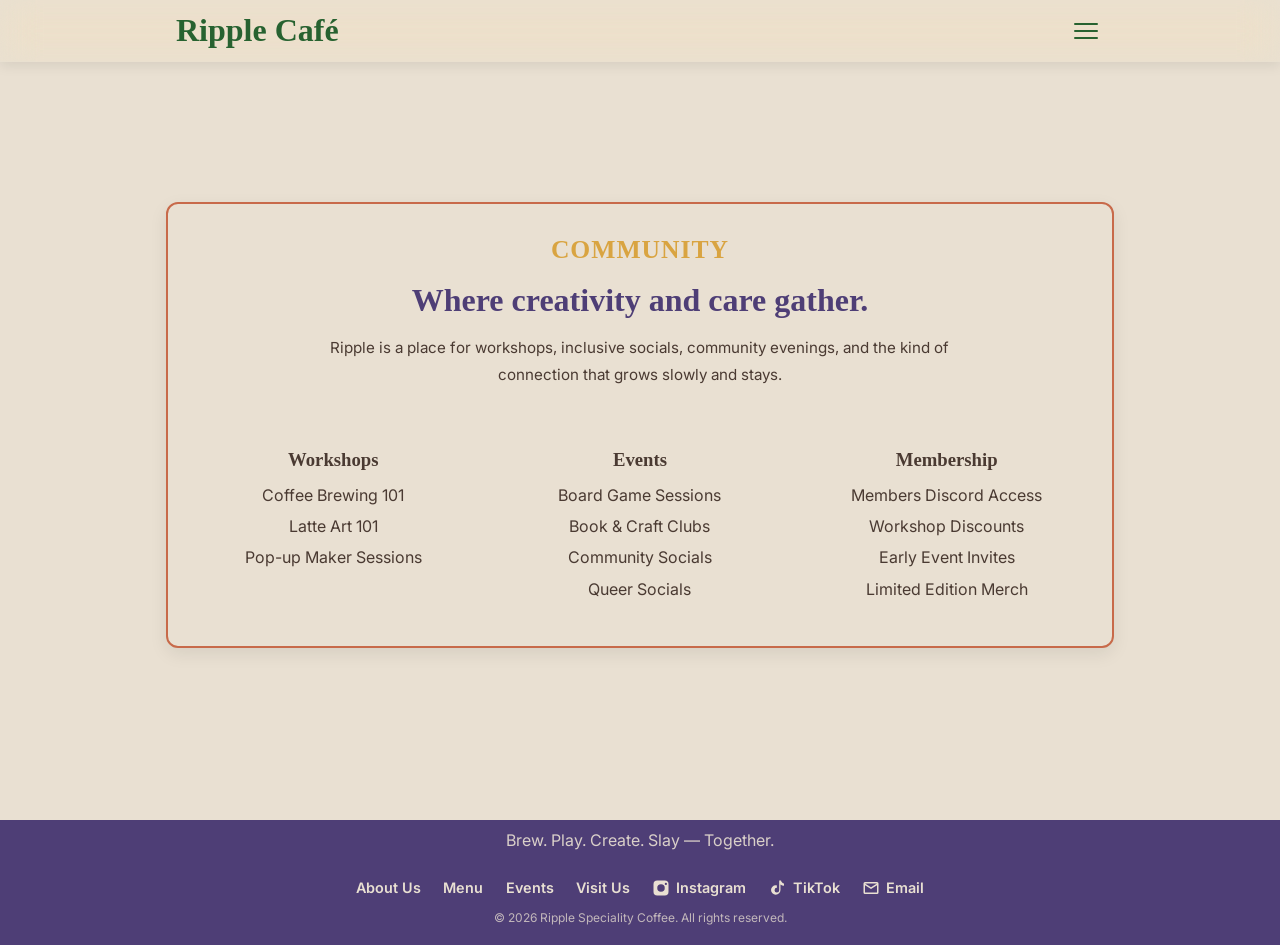
==== commit d1b537a5: "u" ====
--- a/community.html
+++ b/community.html
@@ -11,50 +11,52 @@
 
 <div id="navbar-container"></div>
 
-      <section id="community" class="section community-section ripple-bg">
-      <div class="container">
-        <div class="section-hero">
-          <div class="section-hero-copy">
-            <p class="eyebrow">Community</p>
-            <h2>Where creativity and care gather.</h2>
-            <p>Ripple is a place for workshops, inclusive socials, community evenings, and the kind of connection that grows slowly and stays.</p>
-          </div>
+<section id="community" class="section community-section ripple-bg">
+  <div class="container">
 
-          <div class="section-hero-panel">
-            <h3>Join the Ripple</h3>
-            <p>Come to a workshop, a board game session, a social event, and meet the local community.</p>
-            <a href="#membership" class="cta-btn">Become a member</a>
-          </div>
-        </div>
+    <div class="menu-three-card community-card">
 
-        <div class="info-grid">
-          <div class="info-card">
-            <h3>Workshops</h3>
-            <p>Hands-on sessions for coffee lovers, makers, and curious minds.</p>
-          </div>
+      <div class="community-header">
+        <p class="eyebrow">Community</p>
+        <h2>Where creativity and care gather.</h2>
+        <p>Ripple is a place for workshops, inclusive socials, community evenings,
+           and the kind of connection that grows slowly and stays.</p>
+      </div>
 
-          <div class="info-card">
-            <h3>Events</h3>
-            <p>Community gatherings, social nights, and intimate pop-ups throughout the year.</p>
-          </div>
+      <div class="menu-col">
+        <h3>Workshops</h3>
+        <ul>
+          <li>Coffee Brewing 101</li>
+          <li>Latte Art 101</li>
+          <li>Pop-up Maker Sessions</li>
+        </ul>
+      </div>
 
-          <div class="info-card">
-            <h3>Membership</h3>
-            <p>Support the space and get closer to the rhythm of Ripple.</p>
-          </div>
+      <div class="menu-col">
+        <h3>Events</h3>
+        <ul>
+          <li>Board Game Sessions</li>
+          <li>Book & Craft Clubs</li>
+          <li>Community Socials</li>
+          <li>Queer Socials</li>
+        </ul>
+      </div>
 
-          <div class="info-card">
-            <h3>Members Discord</h3>
-            <p>Stay connected with the community, updates, and insider invites.</p>
-          </div>
+      <div class="menu-col">
+        <h3>Membership</h3>
+        <ul>
+          <li>Members Discord Access</li>
+          <li>Workshop Discounts</li>
+          <li>Early Event Invites</li>
+          <li>Limited Edition Merch</li>
+        </ul>
+      </div>
 
-          <div class="info-card">
-            <h3>Creative labs</h3>
-            <p>Open studio-style sessions for making, sharing, and experimenting.</p>
-          </div>
-        </div>
-      </div>
-    </section>
+    </div>
+
+  </div>
+</section>
+               
 
 <div id="footer-placeholder"></div>
 
--- a/styles.css
+++ b/styles.css
@@ -16,7 +16,7 @@
 }
 
 .container {
-  max-width: 960px;
+  max-width: 1040px;
   margin: 0 auto;
   padding: 0 16px;
 }
@@ -517,14 +517,30 @@
   }
 }
 
+/* ============================
+   MENU HERO SECTION
+   ============================ */
 .menu-section {
-  background: #E9E0D2; /* Soft Cream */
-  padding: 80px 0;
+  min-height: calc(100vh - 90px); /* subtract navbar height */
+  padding-top: 45px;              /* same spacing as community */
+  padding-bottom: 5px;            /* footer sits close */
+  display: flex;
+  align-items: center;
+  justify-content: center;
+  background: #E9E0D2;
+}
+
+/* Make the menu card adapt like the community card */
+.menu-card {
+  max-height: 90vh;     /* fits inside screen */
+  overflow-y: auto;     /* scroll inside if needed */
+  padding: 1.5rem;      /* tighter spacing */
+  gap: 1.5rem;          /* consistent spacing */
 }
 
 .menu-item {
   background: #E9E0D2;
-  border: 2px solid #C86A4A; /* Terracotta */
+  border: 2px solid #C86A4A;
   border-radius: 12px;
   padding: 1.5rem;
   text-align: center;
@@ -533,7 +549,7 @@
 
 .menu-item:hover {
   transform: translateY(-6px);
-  border-color: #D9A441; /* Toasted Gold hover */
+  border-color: #D9A441;
 }
 
 .menu-item h3 {
@@ -547,23 +563,30 @@
   margin-bottom: 0;
   line-height: 1.6;
 }
-
+/* ============================
+   THREE-CARD GRID
+   ============================ */
 .menu-three-card {
-  background: #E9E0D2; /* Soft Cream */
-  border: 2px solid #C86A4A; /* Terracotta */
-  border-radius: 12px;
-  padding: 2rem;
+  background: #E9E0D2;
+  border: 2px solid #C86A4A;
+  border-radius: 12px;
+  padding: 1.3rem;
   box-shadow: 0 6px 18px rgba(0,0,0,0.08);
   display: grid;
   grid-template-columns: repeat(3, 1fr);
-  gap: 2rem;
-  max-width: 960px;
+  gap: 1.1rem;
+  max-width: 1120px;
   margin: 2rem auto;
 }
 
+.menu-section .container {
+  max-width: 980px;   /* allows the card to widen */
+  width: 100%;
+}
+
 .menu-three-card h3 {
   font-family: "Recoleta", serif;
-  color: #4A3A32; /* Espresso */
+  color: #4A3A32;
   margin-bottom: 0.5rem;
   text-align: center;
 }
@@ -575,19 +598,114 @@
 }
 
 .menu-three-card li {
-  color: #4A3A32; /* Espresso */
+  color: #4A3A32;
   font-size: 1rem;
   padding: 0.35rem 0;
   text-align: center;
 }
 
-.community-section,
-.membership-section,
-.visit-section {
-  background: #E9E0D2;
-  padding: 90px 0;
-}
-
+.menu-three-card .menu-col {
+  transition: transform 0.3s ease, border-color 0.3s ease;
+  border: 2px solid transparent;
+  border-radius: 12px;
+  padding: 1rem;
+}
+
+.menu-three-card .menu-col:hover {
+  transform: translateY(-6px);
+  border-color: #D9A441;
+}
+
+.menu-eyebrow {
+  grid-column: 1 / -1;        /* full width across all columns */
+  text-align: center;
+  font-family: "Recoleta", serif;
+  font-size: 2rem;
+  color: #4e3e76;             /* Deep Violet */
+  letter-spacing: 1px;
+  text-transform: uppercase;
+  margin-bottom: 1rem;
+}
+
+/* ============================
+   COMMUNITY HERO SECTION
+   ============================ */
+.community-section {
+  min-height: calc(100vh - 90px); /* subtract navbar height */
+  padding-top: 45px;
+  padding-bottom: 5px;
+  display: flex;
+  align-items: center;      /* center vertically */
+  justify-content: center;  /* center horizontally */
+  background: #E9E0D2;
+}
+
+/* Card adapts to viewport */
+.community-card {
+  max-height: 90vh;         /* fits inside screen */
+  overflow-y: auto;         /* scroll inside if needed */
+  padding: 1.5rem;          /* tighter spacing */
+  gap: 1.5rem;              /* tighter grid gap */
+}
+
+.community-section .container {
+  max-width: 980px;   /* allows the card to widen */
+  width: 100%;
+}
+
+/* Header inside the card */
+.community-header {
+  grid-column: 1 / -1;
+  text-align: center;
+  margin-bottom: 1.2rem;
+}
+
+/* Eyebrow — Toasted Gold */
+.community-header .eyebrow {
+  font-family: "Recoleta", serif;
+  font-size: 1.6rem;
+  color: #D9A441;
+  letter-spacing: 1px;
+  text-transform: uppercase;
+  margin-bottom: 0.5rem;
+}
+
+/* Main heading — Deep Violet */
+.community-header h2 {
+  font-family: "Recoleta", serif;
+  font-size: clamp(1.6rem, 2.5vw, 2.2rem);
+  color: #4e3e76;
+  margin-bottom: 1rem;
+  line-height: 1.2;
+}
+
+/* Intro paragraph — Espresso */
+.community-header p {
+  color: #4A3A32;
+  font-size: 0.95rem;
+  line-height: 1.75;
+  max-width: 700px;
+  margin: 0 auto;
+}
+
+/* Responsive grid */
+@media (max-width: 900px) {
+  .community-card {
+    grid-template-columns: 1fr 1fr;
+    max-height: 95vh;
+  }
+}
+
+@media (max-width: 600px) {
+  .community-card {
+    grid-template-columns: 1fr;
+  }
+}
+
+
+/* ============================
+   HERO SECTIONS (unchanged)
+   ============================ */
 .section-hero {
   display: grid;
   grid-template-columns: 1.2fr 0.8fr;
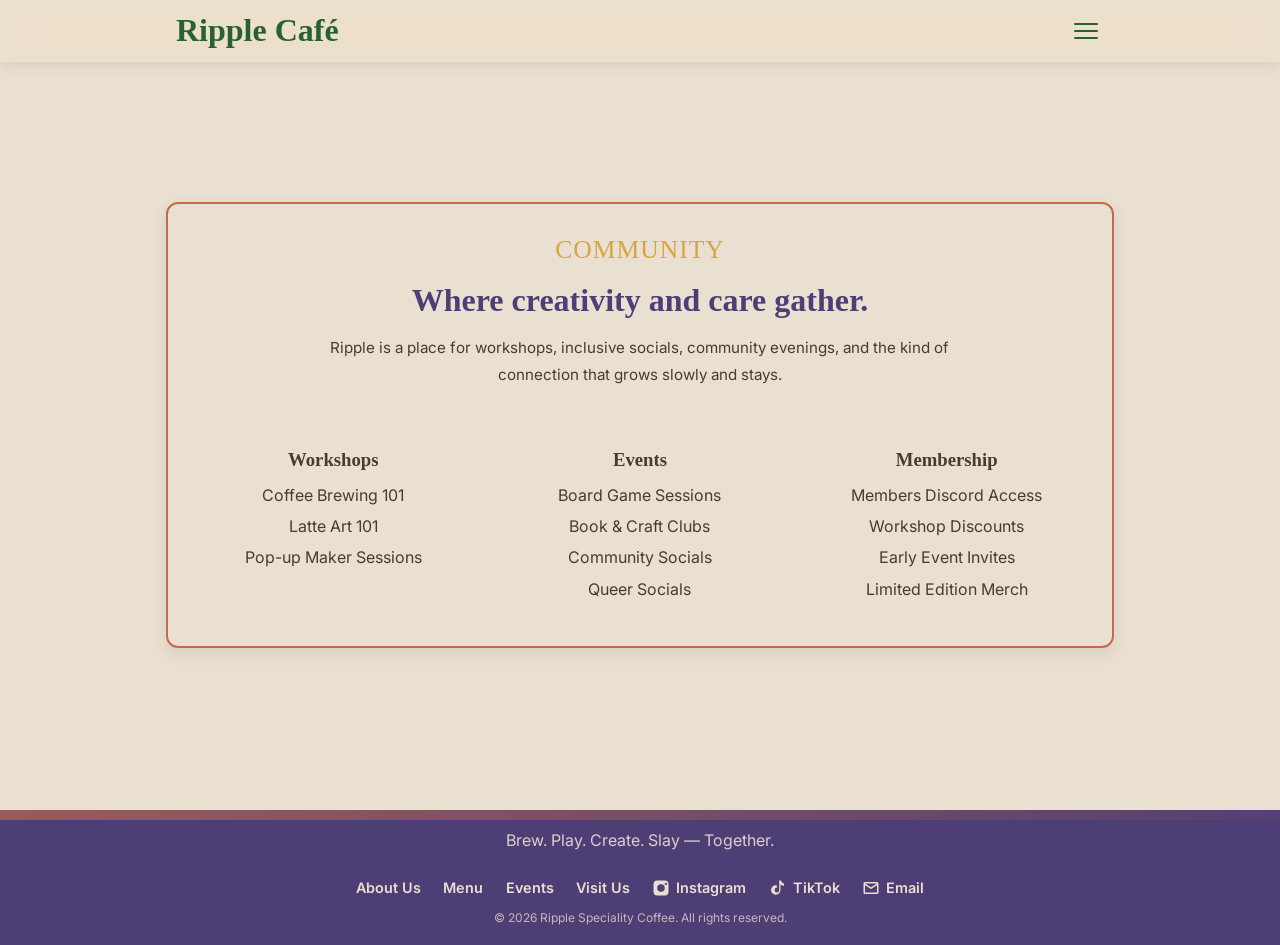
==== commit 2a9e6033: "home page updates" ====
--- a/community.html
+++ b/community.html
@@ -11,7 +11,7 @@
 
 <div id="navbar-container"></div>
 
-<section id="community" class="section community-section ripple-bg">
+<section id="community" class="section community-section">
   <div class="container">
 
     <div class="menu-three-card community-card">
--- a/styles.css
+++ b/styles.css
@@ -8,7 +8,7 @@
 /* ===== BASE ===== */
 body {
   font-family: "Inter", sans-serif;
-  background: #E9E0D2;
+  background: linear-gradient(135deg, #C86A4A, #4e3e76);
 }
 
 h1, h2, h3 {
@@ -29,10 +29,10 @@
   left: 0;
   width: 100%;
   padding: 12px 0;
-  background: rgba(233, 224, 210, 0.18); /* soft cream tint at 22% opacity */
+  background: rgba(233, 224, 210, 0.18);
   backdrop-filter: blur(18px) saturate(160%);
   -webkit-backdrop-filter: blur(18px) saturate(160%);
-  border-bottom: 1px solid rgba(233, 224, 210, 0.35); /* cream accent */
+  border-bottom: 1px solid rgba(233, 224, 210, 0.35);
   box-shadow: 0 4px 12px rgba(0,0,0,0.08);
   z-index: 999;
   opacity: 0;
@@ -40,14 +40,13 @@
   transition: opacity 0.4s ease, transform 0.4s ease, background 0.3s ease;
 }
 
-/* Fade-in on load */
 .navbar.visible {
   opacity: 1;
   transform: translateY(0);
 }
-/* More translucent when scrolling */
+
 .navbar.scrolled {
-  background: rgba(233, 224, 210, 0.12); /* lighter cream tint */
+  background: rgba(233, 224, 210, 0.12);
   backdrop-filter: blur(24px) saturate(180%);
   -webkit-backdrop-filter: blur(24px) saturate(180%);
   border-bottom-color: rgba(233, 224, 210, 0.25);
@@ -99,23 +98,19 @@
   transform-origin: center;
 }
 
-/* Glow */
 .nav-toggle:hover span {
   background: #D9A441;
   box-shadow: 0 0 6px rgba(217, 164, 65, 0.6);
 }
 
-/* Wiggle */
 .nav-toggle:hover span:nth-child(2) {
   transform: translateX(3px);
 }
 
-/* Bounce */
 .nav-toggle:active span {
   transform: scale(1.1);
 }
 
-/* Ripple Pulse */
 .nav-toggle.open {
   animation: ripplePulse 0.45s ease-out;
 }
@@ -126,7 +121,6 @@
   100% { transform: scale(1); }
 }
 
-/* Morph into X */
 .nav-toggle.open span:nth-child(1) {
   transform: translateY(7px) rotate(45deg);
   background: #C86A4A;
@@ -156,16 +150,11 @@
   right: 16px;
   top: calc(100% + 0.5rem);
   box-shadow: 0 6px 18px rgba(0,0,0,0.08);
-
-  /* Slide + Fade + Pop */
   max-height: 0;
   overflow: hidden;
   opacity: 0;
   transform: translateY(-8px) scale(0.98);
-  transition:
-    max-height 0.45s ease,
-    opacity 0.35s ease,
-    transform 0.45s cubic-bezier(0.23, 1, 0.32, 1);
+  transition: max-height 0.45s ease, opacity 0.35s ease, transform 0.45s cubic-bezier(0.23, 1, 0.32, 1);
 }
 
 .nav-menu.open {
@@ -174,233 +163,131 @@
   transform: translateY(0) scale(1);
 }
 
-/* Link styling */
 .nav-menu a {
-  color: #276230; /* Leaf green */
+  color: #276230;
   text-decoration: none;
   font-weight: 500;
   padding: 0.3rem 0;
   transition: color 0.3s ease, transform 0.25s ease;
 }
 
-/* Gold hover + wave ripple */
 .nav-menu a:hover {
-  color: #D9A441; /* Toasted gold */
+  color: #D9A441;
   animation: waveRipple 0.45s ease-out;
 }
 
-/* Wave ripple animation */
 @keyframes waveRipple {
-  0% {
-    transform: translateX(0);
-    text-shadow: 0 0 0 rgba(217, 164, 65, 0);
-  }
-  50% {
-    transform: translateX(4px);
-    text-shadow: 0 0 6px rgba(217, 164, 65, 0.5);
-  }
-  100% {
-    transform: translateX(0);
-    text-shadow: 0 0 0 rgba(217, 164, 65, 0);
-  }
-}
-
-/* ===== HERO ===== */
-.hero {
-  background: linear-gradient(135deg, #4e3e76, #C86A4A); /* Plum â†’ Terracotta */
-  color: #E9E0D2;
-  padding: 88px 0 96px;
+  0% { transform: translateX(0); text-shadow: 0 0 0 rgba(217, 164, 65, 0); }
+  50% { transform: translateX(4px); text-shadow: 0 0 6px rgba(217, 164, 65, 0.5); }
+  100% { transform: translateX(0); text-shadow: 0 0 0 rgba(217, 164, 65, 0); }
+}
+
+/* ============================
+   HERO CARD SECTION (NEW)
+   ============================ */
+
+.hero-card-section {
+  padding-top: 100px;
+  padding-bottom: 90px;
+  background: transparent;
   position: relative;
 }
 
-.hero-inner {
-  display: grid;
-  grid-template-columns: 1.05fr 0.95fr;
-  gap: 2rem;
-  align-items: start;
-}
-
-.hero-copy {
-  text-align: left;
-  max-width: 520px;
-}
-
-.hero-copy h1 {
-  font-size: clamp(2rem, 3.5vw, 2.8rem);
+.hero-card-container {
+  max-width: 980px; 
+  margin: 0 auto;
+  padding: 0 16px;   
+}
+
+.hero-card {
+  background: #E9E0D2;
+  border: 2px solid #C86A4A;
+  border-radius: 16px;
+  padding: 2rem 2.4rem;
+  box-shadow: 0 6px 18px rgba(0,0,0,0.08);
+  text-align: center;
+  position: relative;
+  overflow: hidden;
+  display: flex;
+  flex-direction: column;
+  gap: 1.4rem;
+}
+
+.hero-card > * {
+  position: relative;
+  z-index: 1;
+}
+
+.hero-card .eyebrow {
+  text-transform: uppercase;
+  letter-spacing: 0.18em;
+  font-size: 1.2rem;
+  font-weight: 700;
+  color: #D9A441;
+  margin-bottom: 0.8rem;
+}
+
+.hero-card h1 {
+  font-family: "Recoleta", serif;
+  font-size: clamp(1.3rem, 4vw, 2.2rem);
+  color: #4e3e76;
+  margin-bottom: 0.8rem;
   line-height: 1.1;
-  margin-bottom: 0.75rem;
-}
-
-.hero-copy > p:last-of-type {
+}
+
+.hero-card p {
+  color: #4A3A32;
   font-size: 1rem;
   line-height: 1.7;
+  max-width: 1120px;
+  margin: 0.6rem auto;
+}
+
+.hero-card-actions {
+  margin-top: 1.6rem;
+  display: flex;
+  justify-content: center;
+  gap: 1rem;
+  flex-wrap: wrap;
+}
+
+.hero-card-actions .cta-btn {
+  background: #C86A4A;
   color: #E9E0D2;
-  max-width: 460px;
-}
-
-.eyebrow {
-  display: inline-block;
-  margin-bottom: 0.75rem;
-  text-transform: uppercase;
-  letter-spacing: 0.18em;
-  font-size: 0.8rem;
-  font-weight: 700;
-  color: #D9A441;
-}
-
-.hero-actions {
-  display: flex;
-  flex-wrap: wrap;
-  gap: 0.9rem;
-  margin-top: 1.3rem;
-}
-
-.text-link {
-  color: #E9E0D2;
-  text-decoration: underline;
-  text-underline-offset: 0.2em;
+  padding: 12px 22px;
+  border-radius: 10px;
   font-weight: 600;
-  align-self: center;
-}
-
-.hero-panels {
-  display: grid;
-  gap: 0.8rem;
-}
-
-.hero-panel {
-  background: rgba(255, 249, 242, 0.14);
-  border: 1px solid rgba(233, 224, 210, 0.28);
-  border-radius: 12px;
-  padding: 1rem 1.05rem;
-}
-
-.hero-panel h3 {
-  margin-bottom: 0.3rem;
-  color: #E9E0D2;
-  font-size: 1rem;
-}
-
-.hero-panel p {
-  margin: 0;
-  text-align: left;
-  color: #E9E0D2;
-  line-height: 1.55;
-  font-size: 0.95rem;
-}
-
-.hero-cta {
-  background: rgba(255, 249, 242, 0.18);
-  border: 1px solid rgba(233, 224, 210, 0.3);
-  border-radius: 12px;
-  padding: 1rem 1.05rem;
-  display: flex;
-  justify-content: space-between;
-  align-items: center;
-  gap: 1rem;
-}
-
-.hero-cta p {
-  margin: 0;
-  color: #E9E0D2;
-  font-weight: 600;
-}
-
-/* Ripple curve */
-.hero::after {
-  content: "";
-  position: absolute;
-  bottom: -40px;
-  left: 0;
-  width: 100%;
-  height: 80px;
-  background: #E9E0D2;
-  clip-path: ellipse(70% 40% at 50% 0%);
-}
-
-.hero h1 {
-  font-family: "Recoleta", serif;
-  font-size: 2.8rem;
-  margin-bottom: 0.5rem;
-}
-
-.hero p {
-  font-size: 1.2rem;
+  transition: all 0.3s ease;
+}
+
+.hero-card-actions .cta-btn:hover {
+  border: 2px solid #D9A441;
+  transform: translateY(-4px);
 }
 
 /* ===== SECTIONS ===== */
+
 .section {
   padding: 60px 0;
 }
 
 .story-section {
-  background: #E9E0D2; /* Soft Cream */
+  background: #E9E0D2;
   padding: 80px 0;
 }
 
 .story-section p {
   margin-bottom: 1.2rem;
   font-size: 1.05rem;
-  color: #4A3A32; /* Deep Espresso */
-}
-
-.about-block {
-  max-width: 720px;
-  margin: 1.4rem auto 0;
-}
-
-.about-intro {
-  font-size: 1.2rem;
-  font-weight: 600;
+  color: #4A3A32;
+}
+
+.section h2 {
+  font-family: "Recoleta", serif;
+  font-size: 2rem;
+  text-align: center;
   margin-bottom: 1rem;
   color: #4e3e76;
-}
-
-.about-values {
-  margin: 1.4rem 0;
-  background: rgba(255, 249, 242, 0.7);
-  border: 1px solid rgba(78, 62, 118, 0.2);
-  border-radius: 12px;
-  padding: 1rem 1.2rem;
-  text-align: center;
-}
-
-.about-values h3 {
-  font-family: "Recoleta", serif;
-  color: #4e3e76;
-  margin-bottom: 0.7rem;
-}
-
-.about-values ul {
-  list-style: none;
-  display: flex;
-  flex-wrap: wrap;
-  justify-content: center;
-  gap: 0.6rem 1rem;
-  padding: 0;
-  margin: 0;
-}
-
-.about-values li {
-  color: #4A3A32;
-  font-weight: 600;
-}
-
-.about-ethos {
-  font-style: italic;
-  font-weight: 700;
-  color: #C86A4A;
-  margin-top: 1rem;
-  text-align: center;
-  font-size: 1.02rem;
-}
-
-.section h2 {
-  font-family: "Recoleta", serif;
-  font-size: 2rem;
-  text-align: center;
-  margin-bottom: 1rem;
-  color: #4e3e76; /* Plum accent */
 }
 
 .section p {
@@ -410,9 +297,10 @@
 }
 
 /* ===== BUTTONS ===== */
+
 button,
 .cta-btn {
-  background: #C86A4A; /* Terracotta */
+  background: #C86A4A;
   color: #E9E0D2;
   padding: 12px 20px;
   border-radius: 8px;
@@ -425,12 +313,14 @@
 
 button:hover,
 .cta-btn:hover {
-  border: 2px solid #D9A441; /* Gold hover */
+  border: 2px solid #D9A441;
   transform: translateY(-3px);
 }
 
 /* ===== MOBILE ===== */
+
 @media (max-width: 768px) {
+
   .menu-toggle {
     display: flex;
   }
@@ -470,33 +360,6 @@
     display: flex;
   }
 
-  .hero-inner {
-    grid-template-columns: 1fr;
-  }
-
-  .hero-copy {
-    text-align: center;
-    margin: 0 auto;
-  }
-
-  .hero-copy > p:last-of-type {
-    margin-left: auto;
-    margin-right: auto;
-  }
-
-  .hero-actions {
-    justify-content: center;
-  }
-
-  .hero-panel p {
-    text-align: left;
-  }
-
-  .hero-cta {
-    flex-direction: column;
-    align-items: flex-start;
-  }
-
   .section-hero,
   .section-hero-alt {
     grid-template-columns: 1fr;
@@ -515,27 +378,36 @@
   .visit-details {
     grid-template-columns: 1fr;
   }
+
+  /* NEW HERO CARD MOBILE RULES */
+  .hero-card {
+    padding: 2rem 1.5rem;
+  }
+
+  .hero-card p {
+    font-size: 1.05rem;
+  }
 }
 
 /* ============================
    MENU HERO SECTION
    ============================ */
+
 .menu-section {
-  min-height: calc(100vh - 90px); /* subtract navbar height */
-  padding-top: 45px;              /* same spacing as community */
-  padding-bottom: 5px;            /* footer sits close */
+  min-height: calc(100vh - 90px);
+  padding-top: 45px;
+  padding-bottom: 5px;
   display: flex;
   align-items: center;
   justify-content: center;
   background: #E9E0D2;
 }
 
-/* Make the menu card adapt like the community card */
 .menu-card {
-  max-height: 90vh;     /* fits inside screen */
-  overflow-y: auto;     /* scroll inside if needed */
-  padding: 1.5rem;      /* tighter spacing */
-  gap: 1.5rem;          /* consistent spacing */
+  max-height: 90vh;
+  overflow-y: auto;
+  padding: 1.5rem;
+  gap: 1.5rem;
 }
 
 .menu-item {
@@ -563,9 +435,11 @@
   margin-bottom: 0;
   line-height: 1.6;
 }
+
 /* ============================
    THREE-CARD GRID
    ============================ */
+
 .menu-three-card {
   background: #E9E0D2;
   border: 2px solid #C86A4A;
@@ -580,7 +454,7 @@
 }
 
 .menu-section .container {
-  max-width: 980px;   /* allows the card to widen */
+  max-width: 980px;
   width: 100%;
 }
 
@@ -617,11 +491,11 @@
 }
 
 .menu-eyebrow {
-  grid-column: 1 / -1;        /* full width across all columns */
+  grid-column: 1 / -1;
   text-align: center;
   font-family: "Recoleta", serif;
   font-size: 2rem;
-  color: #4e3e76;             /* Deep Violet */
+  color: #4e3e76;
   letter-spacing: 1px;
   text-transform: uppercase;
   margin-bottom: 1rem;
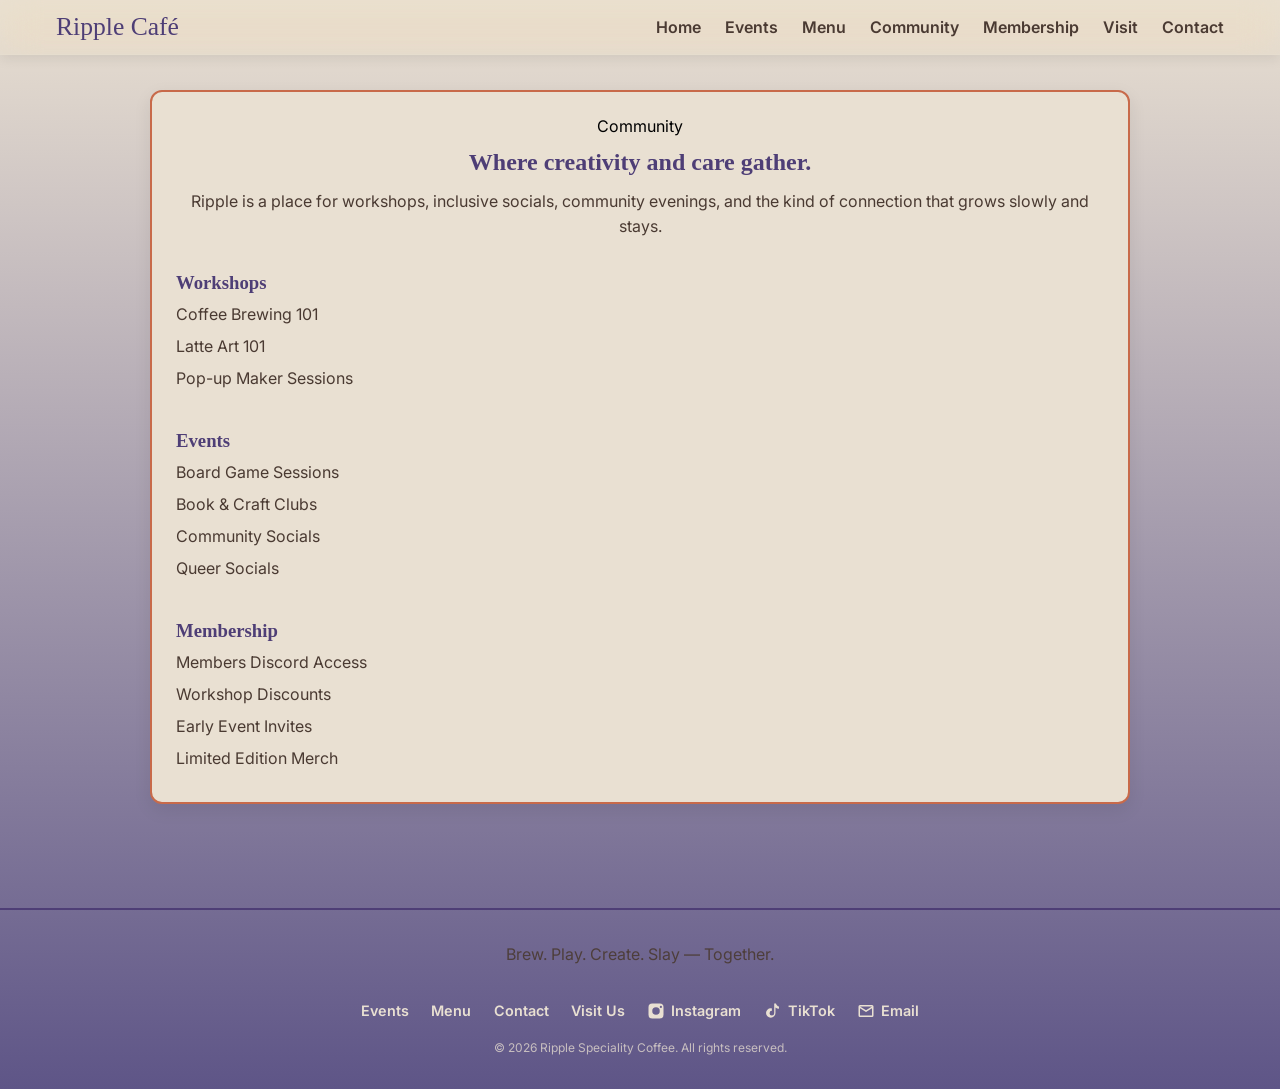
==== commit 6f8d23fb: "unify whole site" ====
--- a/community.html
+++ b/community.html
@@ -11,45 +11,55 @@
 
 <div id="navbar-container"></div>
 
-<section id="community" class="section community-section">
+<section class="page-section community-section">
   <div class="container">
 
-    <div class="menu-three-card community-card">
+    <div class="one-col-grid">
 
-      <div class="community-header">
-        <p class="eyebrow">Community</p>
-        <h2>Where creativity and care gather.</h2>
-        <p>Ripple is a place for workshops, inclusive socials, community evenings,
-           and the kind of connection that grows slowly and stays.</p>
-      </div>
+      <div class="ripple-card community-card">
 
-      <div class="menu-col">
-        <h3>Workshops</h3>
-        <ul>
-          <li>Coffee Brewing 101</li>
-          <li>Latte Art 101</li>
-          <li>Pop-up Maker Sessions</li>
-        </ul>
-      </div>
+        <!-- Header -->
+        <div class="community-header ripple-copy">
+          <p class="eyebrow">Community</p>
+          <h2 class="ripple-heading">Where creativity and care gather.</h2>
+          <p class="ripple-text">
+            Ripple is a place for workshops, inclusive socials, community evenings,
+            and the kind of connection that grows slowly and stays.
+          </p>
+        </div>
 
-      <div class="menu-col">
-        <h3>Events</h3>
-        <ul>
-          <li>Board Game Sessions</li>
-          <li>Book & Craft Clubs</li>
-          <li>Community Socials</li>
-          <li>Queer Socials</li>
-        </ul>
-      </div>
+        <!-- Workshops -->
+        <div class="menu-col">
+          <h3 class="ripple-heading">Workshops</h3>
+          <ul class="ripple-text">
+            <li>Coffee Brewing 101</li>
+            <li>Latte Art 101</li>
+            <li>Pop-up Maker Sessions</li>
+          </ul>
+        </div>
 
-      <div class="menu-col">
-        <h3>Membership</h3>
-        <ul>
-          <li>Members Discord Access</li>
-          <li>Workshop Discounts</li>
-          <li>Early Event Invites</li>
-          <li>Limited Edition Merch</li>
-        </ul>
+        <!-- Events -->
+        <div class="menu-col">
+          <h3 class="ripple-heading">Events</h3>
+          <ul class="ripple-text">
+            <li>Board Game Sessions</li>
+            <li>Book & Craft Clubs</li>
+            <li>Community Socials</li>
+            <li>Queer Socials</li>
+          </ul>
+        </div>
+
+        <!-- Membership -->
+        <div class="menu-col">
+          <h3 class="ripple-heading">Membership</h3>
+          <ul class="ripple-text">
+            <li>Members Discord Access</li>
+            <li>Workshop Discounts</li>
+            <li>Early Event Invites</li>
+            <li>Limited Edition Merch</li>
+          </ul>
+        </div>
+
       </div>
 
     </div>
--- a/styles.css
+++ b/styles.css
@@ -8,8 +8,8 @@
 /* ===== BASE ===== */
 body {
   font-family: "Inter", sans-serif;
-  background: linear-gradient(135deg, #C86A4A, #4e3e76);
-}
+  background: linear-gradient(to bottom, #E9E0D2 0%, #5e5587 100% /* wool violet */);
+}    
 
 h1, h2, h3 {
   font-family: "Recoleta", serif;
@@ -21,8 +21,9 @@
   padding: 0 16px;
 }
 
-/* ===== NAV BAR STRUCTURE ===== */
-
+/* ============================
+   NAVBAR DESKTOP — STRUCTURE + ANIMATION
+   ============================ */
 .navbar {
   position: fixed;
   top: 0;
@@ -52,34 +53,48 @@
   border-bottom-color: rgba(233, 224, 210, 0.25);
 }
 
-.nav-inner {
-  width: 100%;
-  max-width: 960px;
+/* Unified container */
+.navbar-inner {
+  width: 100%;
+  max-width: 1200px;
+  padding: 0 1rem;
   margin: 0 auto;
-  padding: 0 16px;
-  display: flex;
+  display: flex;
+  align-items: center;
   justify-content: space-between;
+}
+
+/* Unified brand */
+.nav-brand {
+  font-family: "Recoleta", serif;
+  font-size: 1.6rem;
+  color: #4e3e76;
+  text-decoration: none;
+}
+
+/* Unified desktop links */
+.nav-links {
+  display: flex;
+  gap: 1.5rem;
   align-items: center;
-  position: relative;
-}
-
-.logo {
-  font-family: "Recoleta", serif;
-  font-size: 2rem;
-  font-weight: 700;
-  color: #276230;
+}
+
+.nav-links a {
+  color: #4A3A32;
   text-decoration: none;
-}
-
-.logo:hover {
-  color: #D9A441;
-  text-shadow: 0 0 8px rgba(217,164,65,0.7);
-}
-
-/* ===== Unified Hamburger ===== */
-
+  font-weight: 600;
+  transition: color 0.3s ease;
+}
+
+.nav-links a:hover {
+  color: #C86A4A;
+}
+
+/* ============================
+   HAMBURGER TOGGLE
+   ============================ */
 .nav-toggle {
-  display: flex;
+  display: none;
   flex-direction: column;
   gap: 5px;
   background: none;
@@ -98,29 +113,6 @@
   transform-origin: center;
 }
 
-.nav-toggle:hover span {
-  background: #D9A441;
-  box-shadow: 0 0 6px rgba(217, 164, 65, 0.6);
-}
-
-.nav-toggle:hover span:nth-child(2) {
-  transform: translateX(3px);
-}
-
-.nav-toggle:active span {
-  transform: scale(1.1);
-}
-
-.nav-toggle.open {
-  animation: ripplePulse 0.45s ease-out;
-}
-
-@keyframes ripplePulse {
-  0% { transform: scale(1); }
-  50% { transform: scale(1.15); }
-  100% { transform: scale(1); }
-}
-
 .nav-toggle.open span:nth-child(1) {
   transform: translateY(7px) rotate(45deg);
   background: #C86A4A;
@@ -136,192 +128,11 @@
   background: #C86A4A;
 }
 
-/* ===== Dropdown / Mobile Menu ===== */
-
-.nav-menu {
-  display: flex;
-  flex-direction: column;
-  gap: 0.8rem;
-  background: #E9E0D2;
-  border: 1px solid rgba(78, 62, 118, 0.16);
-  border-radius: 12px;
-  padding: 1rem 1.2rem;
-  position: absolute;
-  right: 16px;
-  top: calc(100% + 0.5rem);
-  box-shadow: 0 6px 18px rgba(0,0,0,0.08);
-  max-height: 0;
-  overflow: hidden;
-  opacity: 0;
-  transform: translateY(-8px) scale(0.98);
-  transition: max-height 0.45s ease, opacity 0.35s ease, transform 0.45s cubic-bezier(0.23, 1, 0.32, 1);
-}
-
-.nav-menu.open {
-  max-height: 500px;
-  opacity: 1;
-  transform: translateY(0) scale(1);
-}
-
-.nav-menu a {
-  color: #276230;
-  text-decoration: none;
-  font-weight: 500;
-  padding: 0.3rem 0;
-  transition: color 0.3s ease, transform 0.25s ease;
-}
-
-.nav-menu a:hover {
-  color: #D9A441;
-  animation: waveRipple 0.45s ease-out;
-}
-
-@keyframes waveRipple {
-  0% { transform: translateX(0); text-shadow: 0 0 0 rgba(217, 164, 65, 0); }
-  50% { transform: translateX(4px); text-shadow: 0 0 6px rgba(217, 164, 65, 0.5); }
-  100% { transform: translateX(0); text-shadow: 0 0 0 rgba(217, 164, 65, 0); }
-}
-
-/* ============================
-   HERO CARD SECTION (NEW)
-   ============================ */
-
-.hero-card-section {
-  padding-top: 100px;
-  padding-bottom: 90px;
-  background: transparent;
-  position: relative;
-}
-
-.hero-card-container {
-  max-width: 980px; 
-  margin: 0 auto;
-  padding: 0 16px;   
-}
-
-.hero-card {
-  background: #E9E0D2;
-  border: 2px solid #C86A4A;
-  border-radius: 16px;
-  padding: 2rem 2.4rem;
-  box-shadow: 0 6px 18px rgba(0,0,0,0.08);
-  text-align: center;
-  position: relative;
-  overflow: hidden;
-  display: flex;
-  flex-direction: column;
-  gap: 1.4rem;
-}
-
-.hero-card > * {
-  position: relative;
-  z-index: 1;
-}
-
-.hero-card .eyebrow {
-  text-transform: uppercase;
-  letter-spacing: 0.18em;
-  font-size: 1.2rem;
-  font-weight: 700;
-  color: #D9A441;
-  margin-bottom: 0.8rem;
-}
-
-.hero-card h1 {
-  font-family: "Recoleta", serif;
-  font-size: clamp(1.3rem, 4vw, 2.2rem);
-  color: #4e3e76;
-  margin-bottom: 0.8rem;
-  line-height: 1.1;
-}
-
-.hero-card p {
-  color: #4A3A32;
-  font-size: 1rem;
-  line-height: 1.7;
-  max-width: 1120px;
-  margin: 0.6rem auto;
-}
-
-.hero-card-actions {
-  margin-top: 1.6rem;
-  display: flex;
-  justify-content: center;
-  gap: 1rem;
-  flex-wrap: wrap;
-}
-
-.hero-card-actions .cta-btn {
-  background: #C86A4A;
-  color: #E9E0D2;
-  padding: 12px 22px;
-  border-radius: 10px;
-  font-weight: 600;
-  transition: all 0.3s ease;
-}
-
-.hero-card-actions .cta-btn:hover {
-  border: 2px solid #D9A441;
-  transform: translateY(-4px);
-}
-
-/* ===== SECTIONS ===== */
-
-.section {
-  padding: 60px 0;
-}
-
-.story-section {
-  background: #E9E0D2;
-  padding: 80px 0;
-}
-
-.story-section p {
-  margin-bottom: 1.2rem;
-  font-size: 1.05rem;
-  color: #4A3A32;
-}
-
-.section h2 {
-  font-family: "Recoleta", serif;
-  font-size: 2rem;
-  text-align: center;
-  margin-bottom: 1rem;
-  color: #4e3e76;
-}
-
-.section p {
-  max-width: 640px;
-  margin: 0 auto;
-  text-align: center;
-}
-
-/* ===== BUTTONS ===== */
-
-button,
-.cta-btn {
-  background: #C86A4A;
-  color: #E9E0D2;
-  padding: 12px 20px;
-  border-radius: 8px;
-  border: none;
-  font-weight: 600;
-  text-decoration: none;
-  display: inline-block;
-  transition: all 0.3s ease;
-}
-
-button:hover,
-.cta-btn:hover {
-  border: 2px solid #D9A441;
-  transform: translateY(-3px);
-}
-
-/* ===== MOBILE ===== */
-
+/* ============================
+   MOBILE NAVBAR (Unified)
+   ============================ */
 @media (max-width: 768px) {
-
-  .menu-toggle {
+  .nav-toggle {
     display: flex;
   }
 
@@ -337,428 +148,185 @@
     padding: 12px;
     border-radius: 8px;
     border: 2px solid #4e3e76;
+    box-shadow: 0 6px 18px rgba(0,0,0,0.08);
   }
 
   .nav-links.active {
     display: flex;
   }
-
-  .nav-dropdown {
-    width: 100%;
-  }
-
-  .nav-dropdown-menu {
-    position: static;
-    display: none;
-    margin-top: 0.4rem;
-    background: rgba(255, 249, 242, 0.8);
-    border: 1px solid rgba(78, 62, 118, 0.14);
-    box-shadow: none;
-  }
-
-  .nav-dropdown.open .nav-dropdown-menu {
-    display: flex;
-  }
-
-  .section-hero,
-  .section-hero-alt {
-    grid-template-columns: 1fr;
-  }
-
-  .section-hero-copy h2 {
-    text-align: center;
-  }
-
-  .section-hero-copy p {
-    text-align: center;
-    margin-left: auto;
-    margin-right: auto;
-  }
-
-  .visit-details {
-    grid-template-columns: 1fr;
-  }
-
-  /* NEW HERO CARD MOBILE RULES */
-  .hero-card {
-    padding: 2rem 1.5rem;
-  }
-
-  .hero-card p {
-    font-size: 1.05rem;
-  }
-}
-
-/* ============================
-   MENU HERO SECTION
-   ============================ */
-
-.menu-section {
+}
+
+/* ===== PAGE SECTION WRAPPER ===== */
+.page-section {
+  padding: 90px 0 40px;
   min-height: calc(100vh - 90px);
-  padding-top: 45px;
-  padding-bottom: 5px;
-  display: flex;
-  align-items: center;
+  display: flex;
   justify-content: center;
-  background: #E9E0D2;
-}
-
-.menu-card {
-  max-height: 90vh;
-  overflow-y: auto;
-  padding: 1.5rem;
-  gap: 1.5rem;
-}
-
-.menu-item {
+  background: transparent;
+}
+
+/* ===== GRID SYSTEM ===== */
+.two-col-grid {
+  display: grid;
+  grid-template-columns: 1fr 1fr;
+  gap: 2rem;
+  max-width: 980px;
+  width: 100%;
+  margin: 0 auto;
+}
+
+.one-col-grid {
+  display: grid;
+  grid-template-columns: 1fr;
+  gap: 2rem;
+  max-width: 980px;
+  width: 100%;
+  margin: 0 auto;
+}
+
+/* ===== CARD SYSTEM ===== */
+.ripple-card {
   background: #E9E0D2;
   border: 2px solid #C86A4A;
   border-radius: 12px;
   padding: 1.5rem;
-  text-align: center;
+  box-shadow: 0 6px 18px rgba(0,0,0,0.08);
   transition: transform 0.3s ease, border-color 0.3s ease;
 }
-
-.menu-item:hover {
+.ripple-card:hover {
   transform: translateY(-6px);
   border-color: #D9A441;
 }
 
-.menu-item h3 {
+/* ===== TYPOGRAPHY ===== */
+.ripple-heading {
   font-family: "Recoleta", serif;
+  color: #4e3e76;
+}
+
+.ripple-text {
   color: #4A3A32;
+  line-height: 1.6;
+}
+
+/* ===== COPY BLOCK ===== */
+.ripple-copy {
+  display: flex;
+  flex-direction: column;
+  align-items: center;
+  text-align: center;
+  gap: 0.8rem;
+}
+
+/* ===== CTA BUTTON ===== */
+.ripple-btn {
+  background: #C86A4A;
+  color: #E9E0D2;
+  padding: 14px 32px;
+  border-radius: 10px;
+  font-weight: 600;
+  text-decoration: none;
+  display: inline-block;
+  transition: background 0.3s ease, transform 0.3s ease, box-shadow 0.3s ease;
+}
+.ripple-btn:hover {
+  background: #D9A441;
+  transform: translateY(-3px);
+  box-shadow: 0 6px 18px rgba(0,0,0,0.12);
+}
+
+/* ============================
+   INDEX (about us)
+   ============================ */
+.about-content {
+  display: flex;
+  flex-direction: column;
+  gap: 1.5rem;
+}
+
+.about-cta {
+  margin-top: 1rem;
+}
+
+/* ===== EVENT SECTION ===== */
+.events-card {
+  display: flex;
+  flex-direction: column;
+  gap: 2rem;
+}
+
+.events-body {
+  display: flex;
+  flex-direction: column;
+  gap: 1.5rem;
+}
+
+.event-item h3 {
+  margin-bottom: 0.4rem;
+}
+
+.events-cta {
+  margin-top: 1rem;
+}
+
+/* ============================
+   MENU SECTION
+   ============================ */
+.menu-three-card {
+  display: flex;
+  flex-direction: column;
+  gap: 2rem;
+}
+
+/* ============================
+   MENU + COMMUNITY COLUMN STYLES (Unified)
+   ============================ */
+.menu-col h3 {
   margin-bottom: 0.5rem;
 }
 
-.menu-item p {
-  color: #4A3A32;
-  margin-bottom: 0;
-  line-height: 1.6;
-}
-
-/* ============================
-   THREE-CARD GRID
-   ============================ */
-
-.menu-three-card {
-  background: #E9E0D2;
-  border: 2px solid #C86A4A;
-  border-radius: 12px;
-  padding: 1.3rem;
-  box-shadow: 0 6px 18px rgba(0,0,0,0.08);
-  display: grid;
-  grid-template-columns: repeat(3, 1fr);
-  gap: 1.1rem;
-  max-width: 1120px;
-  margin: 2rem auto;
-}
-
-.menu-section .container {
-  max-width: 980px;
-  width: 100%;
-}
-
-.menu-three-card h3 {
-  font-family: "Recoleta", serif;
-  color: #4A3A32;
-  margin-bottom: 0.5rem;
-  text-align: center;
-}
-
-.menu-three-card ul {
+.menu-col ul {
   list-style: none;
   padding: 0;
-  margin: 0;
-}
-
-.menu-three-card li {
-  color: #4A3A32;
-  font-size: 1rem;
-  padding: 0.35rem 0;
-  text-align: center;
-}
-
-.menu-three-card .menu-col {
-  transition: transform 0.3s ease, border-color 0.3s ease;
-  border: 2px solid transparent;
-  border-radius: 12px;
-  padding: 1rem;
-}
-
-.menu-three-card .menu-col:hover {
-  transform: translateY(-6px);
-  border-color: #D9A441;
-}
-
-.menu-eyebrow {
-  grid-column: 1 / -1;
-  text-align: center;
-  font-family: "Recoleta", serif;
-  font-size: 2rem;
-  color: #4e3e76;
-  letter-spacing: 1px;
-  text-transform: uppercase;
-  margin-bottom: 1rem;
-}
-
-/* ============================
-   COMMUNITY HERO SECTION
-   ============================ */
-.community-section {
-  min-height: calc(100vh - 90px); /* subtract navbar height */
-  padding-top: 45px;
-  padding-bottom: 5px;
-  display: flex;
-  align-items: center;      /* center vertically */
-  justify-content: center;  /* center horizontally */
-  background: #E9E0D2;
-}
-
-/* Card adapts to viewport */
+}
+
+.menu-col ul li {
+  margin-bottom: 0.4rem;
+}
+
+/* Mobile */
+@media (max-width: 900px) {
+  .menu-three-card {
+    gap: 1.5rem;
+  }
+}
+
+/* ============================
+   COMMUNITY SECTION
+   ============================ */
+/* Community card layout */
 .community-card {
-  max-height: 90vh;         /* fits inside screen */
-  overflow-y: auto;         /* scroll inside if needed */
-  padding: 1.5rem;          /* tighter spacing */
-  gap: 1.5rem;              /* tighter grid gap */
-}
-
-.community-section .container {
-  max-width: 980px;   /* allows the card to widen */
-  width: 100%;
-}
-
-/* Header inside the card */
-.community-header {
-  grid-column: 1 / -1;
-  text-align: center;
-  margin-bottom: 1.2rem;
-}
-
-/* Eyebrow — Toasted Gold */
-.community-header .eyebrow {
-  font-family: "Recoleta", serif;
-  font-size: 1.6rem;
-  color: #D9A441;
-  letter-spacing: 1px;
-  text-transform: uppercase;
-  margin-bottom: 0.5rem;
-}
-
-/* Main heading — Deep Violet */
-.community-header h2 {
-  font-family: "Recoleta", serif;
-  font-size: clamp(1.6rem, 2.5vw, 2.2rem);
-  color: #4e3e76;
-  margin-bottom: 1rem;
-  line-height: 1.2;
-}
-
-/* Intro paragraph — Espresso */
-.community-header p {
-  color: #4A3A32;
-  font-size: 0.95rem;
-  line-height: 1.75;
-  max-width: 700px;
-  margin: 0 auto;
-}
-
-/* Responsive grid */
+  display: flex;
+  flex-direction: column;
+  gap: 2rem;
+}
+
+/* Mobile */
 @media (max-width: 900px) {
   .community-card {
-    grid-template-columns: 1fr 1fr;
-    max-height: 95vh;
-  }
-}
-
-@media (max-width: 600px) {
-  .community-card {
-    grid-template-columns: 1fr;
-  }
-}
-
-
-/* ============================
-   HERO SECTIONS (unchanged)
-   ============================ */
-.section-hero {
-  display: grid;
-  grid-template-columns: 1.2fr 0.8fr;
-  gap: 1.5rem;
-  align-items: stretch;
-  margin-bottom: 2rem;
-}
-
-.section-hero-copy {
-  background: transparent;
-  border-radius: 0;
-  padding: 0 0 0.4rem;
-  border: none;
-}
-
-.section-hero-copy h2 {
-  text-align: left;
-  margin-bottom: 0.7rem;
-  font-size: clamp(1.7rem, 2.4vw, 2.3rem);
-}
-
-.section-hero-copy p {
-  text-align: left;
-  max-width: 620px;
-  margin: 0;
-  font-size: 1rem;
-  line-height: 1.75;
-}
-
-.section-hero-panel {
-  background: linear-gradient(135deg, #E9E0D2 0%, #E9E0D2 100%);
-  border: 2px solid #C86A4A;
-  border-radius: 14px;
-  padding: 1.2rem;
-  box-shadow: 0 8px 24px rgba(0,0,0,0.08);
-  display: flex;
-  flex-direction: column;
-  justify-content: center;
-}
-
-.section-hero-panel h3 {
-  color: #4e3e76;
-  margin-bottom: 0.4rem;
-}
-
-.section-hero-panel p {
-  color: #4A3A32;
-  margin-bottom: 0.8rem;
-  text-align: left;
-}
-
-.section-hero-alt {
-  grid-template-columns: 1fr 1fr;
-}
-
-.info-grid {
-  display: grid;
-  grid-template-columns: repeat(auto-fit, minmax(220px, 1fr));
-  gap: 1.2rem;
-  margin-top: 1rem;
-}
-
-.info-card {
-  background: #E9E0D2;
-  border: 2px solid #C86A4A;
-  border-radius: 12px;
-  padding: 1.1rem;
-  box-shadow: 0 4px 12px rgba(0,0,0,0.06);
-  transition: transform 0.3s ease, border-color 0.3s ease;
-  position: relative;
-  overflow: hidden;
-}
-
-.info-card:hover {
-  transform: translateY(-6px);
-  border-color: #D9A441;
-}
-
-.info-card h3 {
-  font-family: "Recoleta", serif;
-  color: #4e3e76;
-  margin-bottom: 0.45rem;
-}
-
-.info-card p {
-  color: #4A3A32;
-  line-height: 1.6;
-  margin: 0;
-}
-
-.tier-grid {
-  display: grid;
-  grid-template-columns: repeat(auto-fit, minmax(220px, 1fr));
-  gap: 1.2rem;
-  margin-top: 1rem;
-}
-
-.tier-card {
-  background: linear-gradient(135deg, #E9E0D2 0%, #E9E0D2 100%);
-  border: 2px solid #C86A4A;
-  border-radius: 12px;
-  padding: 1.2rem;
-  box-shadow: 0 4px 12px rgba(0,0,0,0.06);
-  transition: transform 0.3s ease, border-color 0.3s ease;
-}
-
-.tier-card:hover {
-  transform: translateY(-6px);
-  border-color: #D9A441;
-}
-
-.tier-card h3 {
-  font-family: "Recoleta", serif;
-  color: #4e3e76;
-  margin-bottom: 0.45rem;
-}
-
-.tier-card p {
-  color: #4A3A32;
-  line-height: 1.6;
-  margin: 0;
-}
-
-.membership-faq {
-  max-width: 720px;
-  margin: 1.8rem auto 0;
-  text-align: center;
-}
-
-.membership-faq h3 {
-  font-family: "Recoleta", serif;
-  color: #4e3e76;
-  margin-bottom: 0.5rem;
-}
-
-.membership-faq p {
-  color: #4A3A32;
-  line-height: 1.7;
-}
-
-.visit-details {
-  display: grid;
-  grid-template-columns: 1.1fr 0.9fr;
-  gap: 1.5rem;
-  margin-top: 1rem;
-  align-items: stretch;
-}
-
-.visit-info {
-  background: linear-gradient(135deg, #E9E0D2 0%, #E9E0D2 100%);
-  border: 2px solid #C86A4A;
-  border-radius: 12px;
-  padding: 1.2rem;
-  box-shadow: 0 4px 12px rgba(0,0,0,0.06);
-  transition: transform 0.3s ease, border-color 0.3s ease;
-}
-
-.visit-info:hover {
-  transform: translateY(-6px);
-  border-color: #D9A441;
-}
-
+    gap: 1.5rem;
+  }
+}
+
+/* ============================
+   VISIT SECTION
+   ============================ */
 .visit-info h3 {
-  font-family: "Recoleta", serif;
-  color: #4e3e76;
   margin-bottom: 0.6rem;
-  text-align: center;
 }
 
 .visit-info p {
-  color: #4A3A32;
-  line-height: 1.7;
   margin-bottom: 0.9rem;
-}
-
-.visit-info a {
-  color: #C86A4A;
-  text-decoration: none;
-  font-weight: 600;
 }
 
 .visit-map iframe {
@@ -769,99 +337,16 @@
   box-shadow: 0 8px 24px rgba(0,0,0,0.12);
 }
 
-.gallery-section {
-  background: #E9E0D2; /* Soft Cream */
-  padding: 80px 0;
-}
-
-.gallery-grid {
-  display: grid;
-  grid-template-columns: repeat(auto-fit, minmax(240px, 1fr));
-  gap: 2rem;
-  margin-top: 2rem;
-}
-
-.gallery-item {
-  border-radius: 12px;
-  overflow: hidden;
-  background: #4e3e76; /* Plum */
-  box-shadow: 0 6px 18px rgba(0,0,0,0.15);
-  transition: transform 0.3s ease;
-}
-
-.gallery-item:hover {
-  transform: translateY(-6px);
-}
-
-.gallery-item img {
-  width: 100%;
-  height: 220px;
-  object-fit: cover;
-  display: block;
-}
-
-.gallery-item p {
-  color: #E9E0D2; /* Soft Cream */
-  text-align: center;
-  padding: 0.75rem;
-  font-weight: 600;
-  font-size: 1rem;
-}
-
-.events-section {
-  background: #E9E0D2; /* Soft Cream */
-  padding: 80px 0;
-}
-
-.events-grid {
-  display: grid;
-  grid-template-columns: repeat(auto-fit, minmax(240px, 1fr));
-  gap: 2rem;
-  margin-top: 2rem;
-}
-
-.event-card {
-  background: #E9E0D2;
-  border-left: 6px solid #4e3e76; /* Plum accent */
-  padding: 1.5rem;
-  border-radius: 12px;
-  box-shadow: 0 6px 18px rgba(0,0,0,0.12);
-  transition: transform 0.3s ease, border-color 0.3s ease;
-}
-
-.event-card:hover {
-  transform: translateY(-6px);
-  border-color: #D9A441; /* Gold hover */
-}
-
-.event-card h3 {
-  font-family: "Recoleta", serif;
-  color: #4A3A32;
-  margin-bottom: 0.5rem;
-}
-
-.event-card p {
-  color: #4A3A32;
-  line-height: 1.6;
-}
-
-.events-cta {
-  text-align: center;
-  margin-top: 2.5rem;
-}
-
-.faq-section {
-  background: #E9E0D2; /* Soft Cream */
-  padding: 80px 0;
-}
-
-.faq-container {
-  max-width: 700px;
-  margin: 2rem auto;
-}
-
+/* Mobile */
+@media (max-width: 900px) {
+  .visit-map iframe {
+    min-height: 260px;
+  }
+}
+
+/* FAQ accordion */   
 .faq-item {
-  border: 2px solid #4e3e76; /* Plum */
+  border: 2px solid #4e3e76; 
   border-radius: 10px;
   margin-bottom: 1rem;
   overflow: hidden;
@@ -875,7 +360,7 @@
   padding: 1.2rem;
   font-size: 1.1rem;
   font-weight: 600;
-  color: #4A3A32; /* Espresso */
+  color: #4A3A32;
   display: flex;
   justify-content: space-between;
   align-items: center;
@@ -884,11 +369,11 @@
 }
 
 .faq-question:hover {
-  color: #D9A441; /* Gold hover */
+  color: #D9A441;
 }
 
 .faq-icon {
-  font-size: 1.4rem;
+  font-size: 1rem;
   font-weight: 700;
 }
 
@@ -902,7 +387,6 @@
 
 .faq-answer p {
   padding: 1rem 0;
-  color: #4A3A32;
 }
 
 .faq-item.active .faq-answer {
@@ -913,132 +397,66 @@
   transform: rotate(45deg);
 }
 
-.location-section {
-  background: #E9E0D2; /* Soft Cream */
-  padding: 80px 0;
-}
-
-.location-grid {
-  display: grid;
-  grid-template-columns: 1fr 1fr;
-  gap: 2.5rem;
-  margin-top: 2rem;
-}
-
-.location-info {
+/* Contact form fields */
+.form-group {
+  margin-bottom: 1.2rem;
+}
+
+.form-group label {
+  font-weight: 600;
+  color: #4A3A32;
+}
+
+.form-group input,
+.form-group textarea {
+  width: 100%;
+  padding: 0.8rem;
+  border: 2px solid #4e3e76;
+  border-radius: 8px;
   background: #E9E0D2;
-  border-left: 6px solid #4e3e76; /* Plum */
-  padding: 1.5rem;
-  border-radius: 12px;
-  box-shadow: 0 6px 18px rgba(0,0,0,0.12);
-}
-
-.location-info h3 {
-  font-family: "Recoleta", serif;
   color: #4A3A32;
-  margin-bottom: 0.75rem;
-}
-
-.location-info p {
-  color: #4A3A32;
-  margin-bottom: 1rem;
-  line-height: 1.6;
-}
-
-.location-info a {
-  color: #C86A4A; /* Terracotta */
-  text-decoration: none;
-  font-weight: 600;
-  transition: color 0.3s ease;
-}
-
-.location-info a:hover {
-  color: #D9A441; /* Gold hover */
-}
-
-.location-map iframe {
-  border-radius: 12px;
-  box-shadow: 0 6px 18px rgba(0,0,0,0.12);
-}
-
-@media (max-width: 768px) {
-  .location-grid {
-    grid-template-columns: 1fr;
-  }
-}
-
-/* ===========================
-   MEMBERSHIP CTA
-   =========================== */
-
-.membership-cta {
-  width: 100%;
-  background: #E9E0D2; /* Soft Cream */
-  padding: 1px 0;
-  text-align: center;
-  margin-top: 20px;
-}
-
-.membership-cta h2 {
-  font-family: "Recoleta", serif;
-  font-size: 2rem;
-  color: #276230; /* Dark Green */
-  margin-bottom: 1rem;
-}
-
-.membership-cta p {
-  font-size: 1.1rem;
-  color: #4e3e76; 
-  max-width: 650px;
-  margin: 0 auto 1.5rem;
-  line-height: 1.1;
-}
-
-.membership-cta .cta-btn {
-  display: inline-block;
-  background: #C86A4A; /* Terracotta */
-  color: #E9E0D2;
-  padding: 14px 32px;
-  border-radius: 10px;
-  font-weight: 600;
-  text-decoration: none;
-  letter-spacing: 0.3px;
-  transition: background 0.3s ease, transform 0.3s ease, box-shadow 0.3s ease;
-}
-
-.membership-cta .cta-btn:hover {
-  background: #D9A441; /* Gold */
-  transform: translateY(-3px);
-  box-shadow: 0 6px 18px rgba(0,0,0,0.12);
+}
+
+.form-group input:focus,
+.form-group textarea:focus {
+  border-color: #D9A441;
 }
 
 /* ===========================
    FOOTER BASE
    =========================== */
-
 .footer {
-  background: #4e3e76; /* Plum */
-  color: #E9E0D2;      /* Soft Cream */
-  padding: 10px 0 20px;
-  margin-top: 10px;
+  background: transparent; /* gradient shows through */
+  color: #E9E0D2; /* cream text */
+  border-top: 2px solid #4e3e76;
+  padding: 2rem 0;
+  margin-top: 4rem;
   text-align: center;
 }
 
 .footer-inner {
-  display: flex;
-  flex-direction: column;
-  align-items: center;
-  gap: 1rem;
-}
-
-.footer-inner > div {
-  margin-bottom: 0.8rem;
+  max-width: 1200px;
+  margin: 0 auto;
+  padding: 0 1rem;
+  display: flex;
+  flex-direction: column;
+  gap: 2rem;
+}
+
+.footer-bottom {
+  margin-top: 1rem;
+  color: #E9E0D2;
+}
+
+.footer-bottom p {
+  font-size: 0.75rem;
+  opacity: 0.75;
+  text-align: center;
 }
 
 /* ===========================
    BRAND
    =========================== */
-
 .footer-brand h3 {
   font-family: "Recoleta", serif;
   font-size: 2rem;
@@ -1054,7 +472,6 @@
 /* ===========================
    LINKS ROW
    =========================== */
-
 .footer-links-row {
   display: flex;
   flex-wrap: wrap;
@@ -1063,7 +480,7 @@
 }
 
 .footer-links-row a {
-  color: #E9E0D2;
+  color: #E9E0D2; /* cream links */
   text-decoration: none;
   font-size: 0.9rem;
   font-weight: 600;
@@ -1076,18 +493,16 @@
 /* ===========================
    ICONS
    =========================== */
-
 .icon {
   width: 18px;
   height: 18px;
-  fill: #E9E0D2;
+  fill: #E9E0D2; /* cream icons */
   transition: transform 0.4s ease, filter 0.4s ease;
 }
 
 /* ===========================
    HOVER EFFECTS
    =========================== */
-
 .footer-links-row a:hover {
   color: #D9A441; /* Gold */
   text-shadow: 0 0 8px rgba(217,164,65,0.7);
@@ -1117,19 +532,8 @@
 }
 
 /* ===========================
-   BOTTOM TEXT
+   MOBILE FOOTER
    =========================== */
-
-.footer-bottom p {
-  font-size: 0.75rem;
-  opacity: 0.75;
-  text-align: center;
-}
-
-/* ===========================
-   MOBILE
-   =========================== */
-
 @media (max-width: 768px) {
   .footer-inner {
     flex-direction: column;
@@ -1142,59 +546,9 @@
     gap: 1rem 1.4rem;
   }
 
-  @media (max-width: 768px) {
   .footer {
     padding: 40px 0 20px;
   }
 }
-}
-/* ===========================
-   CONTACT PAGE
-   =========================== */
-.contact-section {
-  background: #E9E0D2;
-  padding: 80px 0;
-}
-
-.contact-form {
-  max-width: 600px;
-  margin: 2rem auto;
-  background: #E9E0D2;
-  padding: 2rem;
-  border-radius: 12px;
-  border: 2px solid #C86A4A;
-  box-shadow: 0 6px 18px rgba(0,0,0,0.12);
-  transition: transform 0.3s ease, border-color 0.3s ease;
-}
-
-.contact-form:hover {
-  transform: translateY(-6px);
-  border-color: #D9A441;
-}
-
-.form-group {
-  margin-bottom: 1.2rem;
-}
-
-.form-group label {
-  font-weight: 600;
-  color: #4A3A32;
-}
-
-.form-group input,
-.form-group textarea {
-  width: 100%;
-  padding: 0.8rem;
-  border: 2px solid #4e3e76; /* Plum */
-  border-radius: 8px;
-  background: #E9E0D2;
-  color: #4A3A32;
-  transition: border-color 0.3s ease;
-}
-
-.form-group input:focus,
-.form-group textarea:focus {
-  border-color: #D9A441; /* Gold */
-}
-
-
+
+
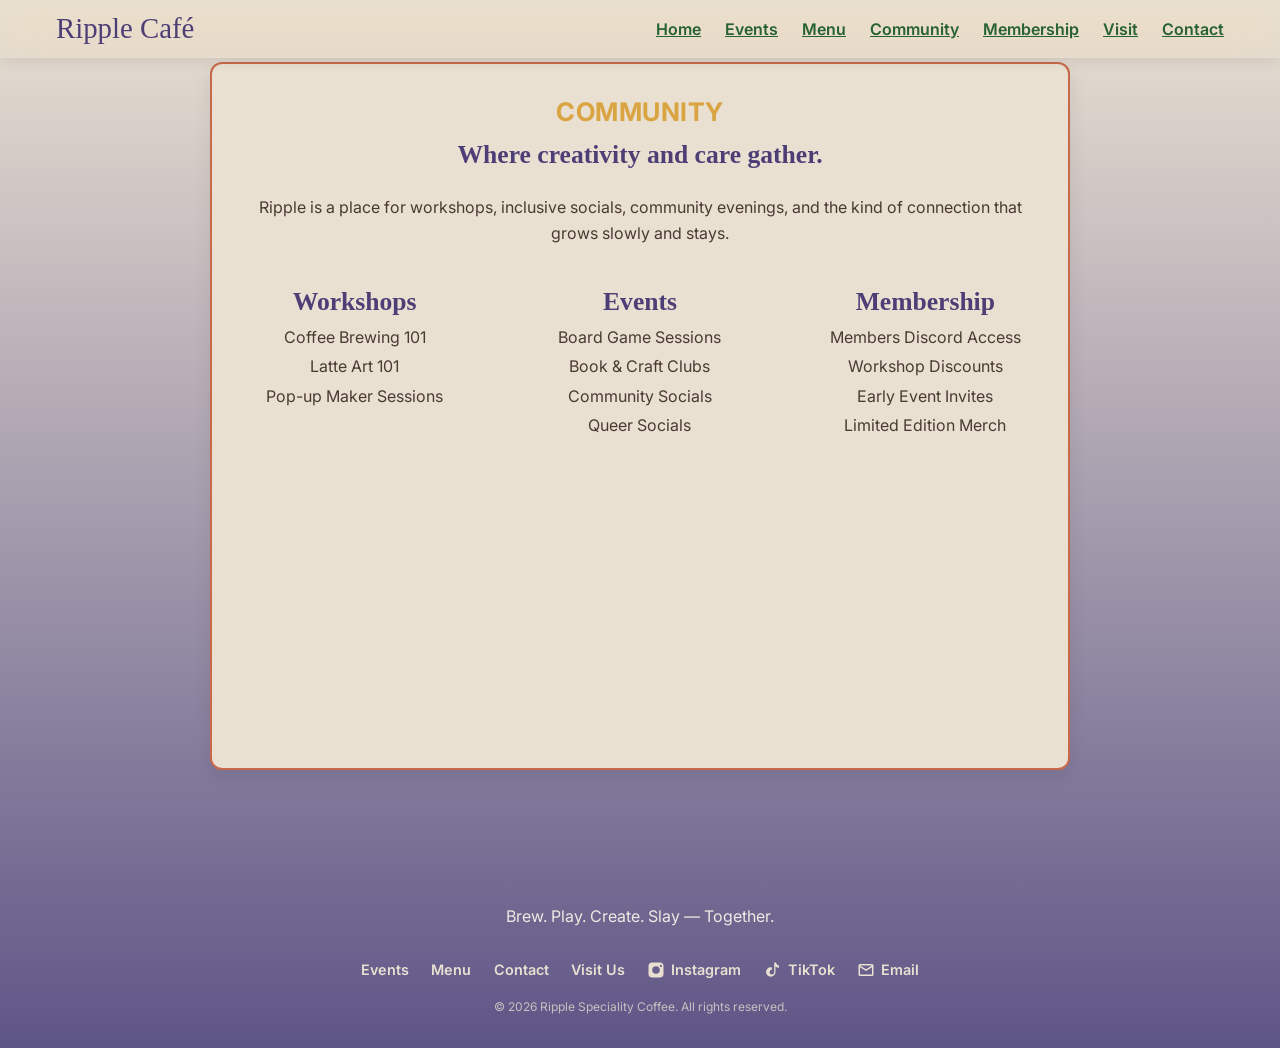
==== commit 1fe97e68: "ufixed" ====
--- a/community.html
+++ b/community.html
@@ -11,14 +11,10 @@
 
 <div id="navbar-container"></div>
 
-<section class="page-section community-section">
-  <div class="container">
+<section class="page-section one-col-grid">
 
-    <div class="one-col-grid">
+  <div class="ripple-card">
 
-      <div class="ripple-card community-card">
-
-        <!-- Header -->
         <div class="community-header ripple-copy">
           <p class="eyebrow">Community</p>
           <h2 class="ripple-heading">Where creativity and care gather.</h2>
@@ -28,20 +24,20 @@
           </p>
         </div>
 
-        <!-- Workshops -->
+      <div class="three-col-grid">
+
         <div class="menu-col">
-          <h3 class="ripple-heading">Workshops</h3>
-          <ul class="ripple-text">
+        <h3 class="ripple-heading">Workshops</h3>
+        <ul class="ripple-text">
             <li>Coffee Brewing 101</li>
             <li>Latte Art 101</li>
             <li>Pop-up Maker Sessions</li>
           </ul>
         </div>
 
-        <!-- Events -->
         <div class="menu-col">
-          <h3 class="ripple-heading">Events</h3>
-          <ul class="ripple-text">
+        <h3 class="ripple-heading">Events</h3>
+        <ul class="ripple-text">
             <li>Board Game Sessions</li>
             <li>Book & Craft Clubs</li>
             <li>Community Socials</li>
@@ -49,10 +45,9 @@
           </ul>
         </div>
 
-        <!-- Membership -->
         <div class="menu-col">
-          <h3 class="ripple-heading">Membership</h3>
-          <ul class="ripple-text">
+        <h3 class="ripple-heading">Membership</h3>
+        <ul class="ripple-text">
             <li>Members Discord Access</li>
             <li>Workshop Discounts</li>
             <li>Early Event Invites</li>
--- a/styles.css
+++ b/styles.css
@@ -67,9 +67,14 @@
 /* Unified brand */
 .nav-brand {
   font-family: "Recoleta", serif;
-  font-size: 1.6rem;
+  font-size: 1.8rem; /* restore larger brand */
   color: #4e3e76;
   text-decoration: none;
+  transition: transform 0.3s ease;
+}
+
+.nav-brand:hover {
+  transform: translateY(-2px);
 }
 
 /* Unified desktop links */
@@ -80,14 +85,15 @@
 }
 
 .nav-links a {
-  color: #4A3A32;
-  text-decoration: none;
+  color: #276230;
+  font-size: 1rem; /* restore bigger text */
   font-weight: 600;
-  transition: color 0.3s ease;
+  transition: color 0.3s ease, transform 0.3s ease;
 }
 
 .nav-links a:hover {
   color: #C86A4A;
+  transform: translateY(-2px); /* restore lift animation */
 }
 
 /* ============================
@@ -158,7 +164,7 @@
 
 /* ===== PAGE SECTION WRAPPER ===== */
 .page-section {
-  padding: 90px 0 40px;
+  padding: 62px 0 40px;
   min-height: calc(100vh - 90px);
   display: flex;
   justify-content: center;
@@ -166,15 +172,6 @@
 }
 
 /* ===== GRID SYSTEM ===== */
-.two-col-grid {
-  display: grid;
-  grid-template-columns: 1fr 1fr;
-  gap: 2rem;
-  max-width: 980px;
-  width: 100%;
-  margin: 0 auto;
-}
-
 .one-col-grid {
   display: grid;
   grid-template-columns: 1fr;
@@ -189,10 +186,13 @@
   background: #E9E0D2;
   border: 2px solid #C86A4A;
   border-radius: 12px;
-  padding: 1.5rem;
   box-shadow: 0 6px 18px rgba(0,0,0,0.08);
   transition: transform 0.3s ease, border-color 0.3s ease;
-}
+  max-width: 860px;      /* narrower */
+  margin: 0 auto;        /* centered */
+  padding: 2rem 2rem;  /* taller */
+}
+
 .ripple-card:hover {
   transform: translateY(-6px);
   border-color: #D9A441;
@@ -202,11 +202,27 @@
 .ripple-heading {
   font-family: "Recoleta", serif;
   color: #4e3e76;
+  text-align: center;
+  font-size: 1.6rem;
+  margin-bottom: 0.8rem; /* adjust as you like */
 }
 
 .ripple-text {
   color: #4A3A32;
   line-height: 1.6;
+}
+
+.ripple-text strong {
+  color: #4e3e76; 
+  font-weight: 700; 
+}
+
+.eyebrow {
+  color: #D9A441;
+  font-weight: 700;
+  letter-spacing: 0.5px;
+  text-transform: uppercase;
+  font-size: 1.6rem;
 }
 
 /* ===== COPY BLOCK ===== */
@@ -245,42 +261,61 @@
 }
 
 .about-cta {
-  margin-top: 1rem;
+  display: flex;
+  flex-direction: column;
+  gap: 1.2rem; 
 }
 
 /* ===== EVENT SECTION ===== */
 .events-card {
   display: flex;
   flex-direction: column;
-  gap: 2rem;
+  gap: 1rem;
+  text-align: center;
+  align-items: center;
+  padding: 1.8rem;
 }
 
 .events-body {
   display: flex;
   flex-direction: column;
-  gap: 1.5rem;
+  gap: 1.2rem;
+  text-align: center;
+  align-items: center;
 }
 
 .event-item h3 {
-  margin-bottom: 0.4rem;
-}
-
-.events-cta {
-  margin-top: 1rem;
+  margin-bottom: 0.2rem;
 }
 
 /* ============================
-   MENU SECTION
+   THREE-COLUMN GRID (Menu + Community)
    ============================ */
-.menu-three-card {
-  display: flex;
-  flex-direction: column;
-  gap: 2rem;
-}
-
-/* ============================
-   MENU + COMMUNITY COLUMN STYLES (Unified)
-   ============================ */
+.community-header {
+  margin-bottom: 2.5rem;
+}
+
+.menu-header {
+  margin-bottom: 1.5rem;
+}
+
+.menu-card {
+  max-width: 980px;
+  margin: 0 auto;
+  padding: 1.2rem 3.5rem;
+}
+
+.three-col-grid {
+  display: grid;
+  grid-template-columns: repeat(3, 1fr);
+  gap: 4rem;
+}
+
+/* Column styles (shared) */
+.menu-col {
+  text-align: center;
+}
+
 .menu-col h3 {
   margin-bottom: 0.5rem;
 }
@@ -291,42 +326,52 @@
 }
 
 .menu-col ul li {
-  margin-bottom: 0.4rem;
+  margin-bottom: 0.25rem;
+  transition: color 0.3s ease, text-shadow 0.3s ease, transform 0.3s ease;
+  cursor: pointer;
+}
+
+.menu-col ul li:hover {
+  color: #D9A441;
+  text-shadow: 0 0 6px rgba(217,164,65,0.7);
+  transform: translateY(-2px);
 }
 
 /* Mobile */
 @media (max-width: 900px) {
-  .menu-three-card {
+  .three-col-grid {
+    grid-template-columns: 1fr;
     gap: 1.5rem;
   }
 }
 
-/* ============================
-   COMMUNITY SECTION
-   ============================ */
-/* Community card layout */
-.community-card {
-  display: flex;
-  flex-direction: column;
-  gap: 2rem;
-}
-
-/* Mobile */
-@media (max-width: 900px) {
-  .community-card {
-    gap: 1.5rem;
-  }
+/*Membership*/
+.membership-intro {
+  display: flex;
+  flex-direction: column;
+  gap: 1.2rem;
+}
+
+.tier-grid {
+  display: grid;
+  grid-template-columns: repeat(3, 1fr);
+  gap: 1rem;
+  padding: 1rem 4.5rem;
 }
 
 /* ============================
    VISIT SECTION
    ============================ */
+.visit-card {
+  text-align: center;
+}
+
 .visit-info h3 {
-  margin-bottom: 0.6rem;
+  margin-bottom: 1.5rem;
 }
 
 .visit-info p {
-  margin-bottom: 0.9rem;
+  margin-bottom: 1.2rem;
 }
 
 .visit-map iframe {
@@ -422,13 +467,24 @@
   border-color: #D9A441;
 }
 
+.form-cta {
+  display: flex;
+  align-items: center;
+  flex-direction: column;
+  gap: 1.2rem; 
+  border-color: transparent;
+}
+
+.form-cta .ripple-btn {
+  border: none;
+}
+
 /* ===========================
    FOOTER BASE
    =========================== */
 .footer {
-  background: transparent; /* gradient shows through */
-  color: #E9E0D2; /* cream text */
-  border-top: 2px solid #4e3e76;
+  background: transparent;
+  color: #E9E0D2; 
   padding: 2rem 0;
   margin-top: 4rem;
   text-align: center;
@@ -467,6 +523,10 @@
 .footer-brand p {
   font-size: 1rem;
   opacity: 0.9;
+}
+
+.footer-tagline {
+  color: #fdf7ec;
 }
 
 /* ===========================
